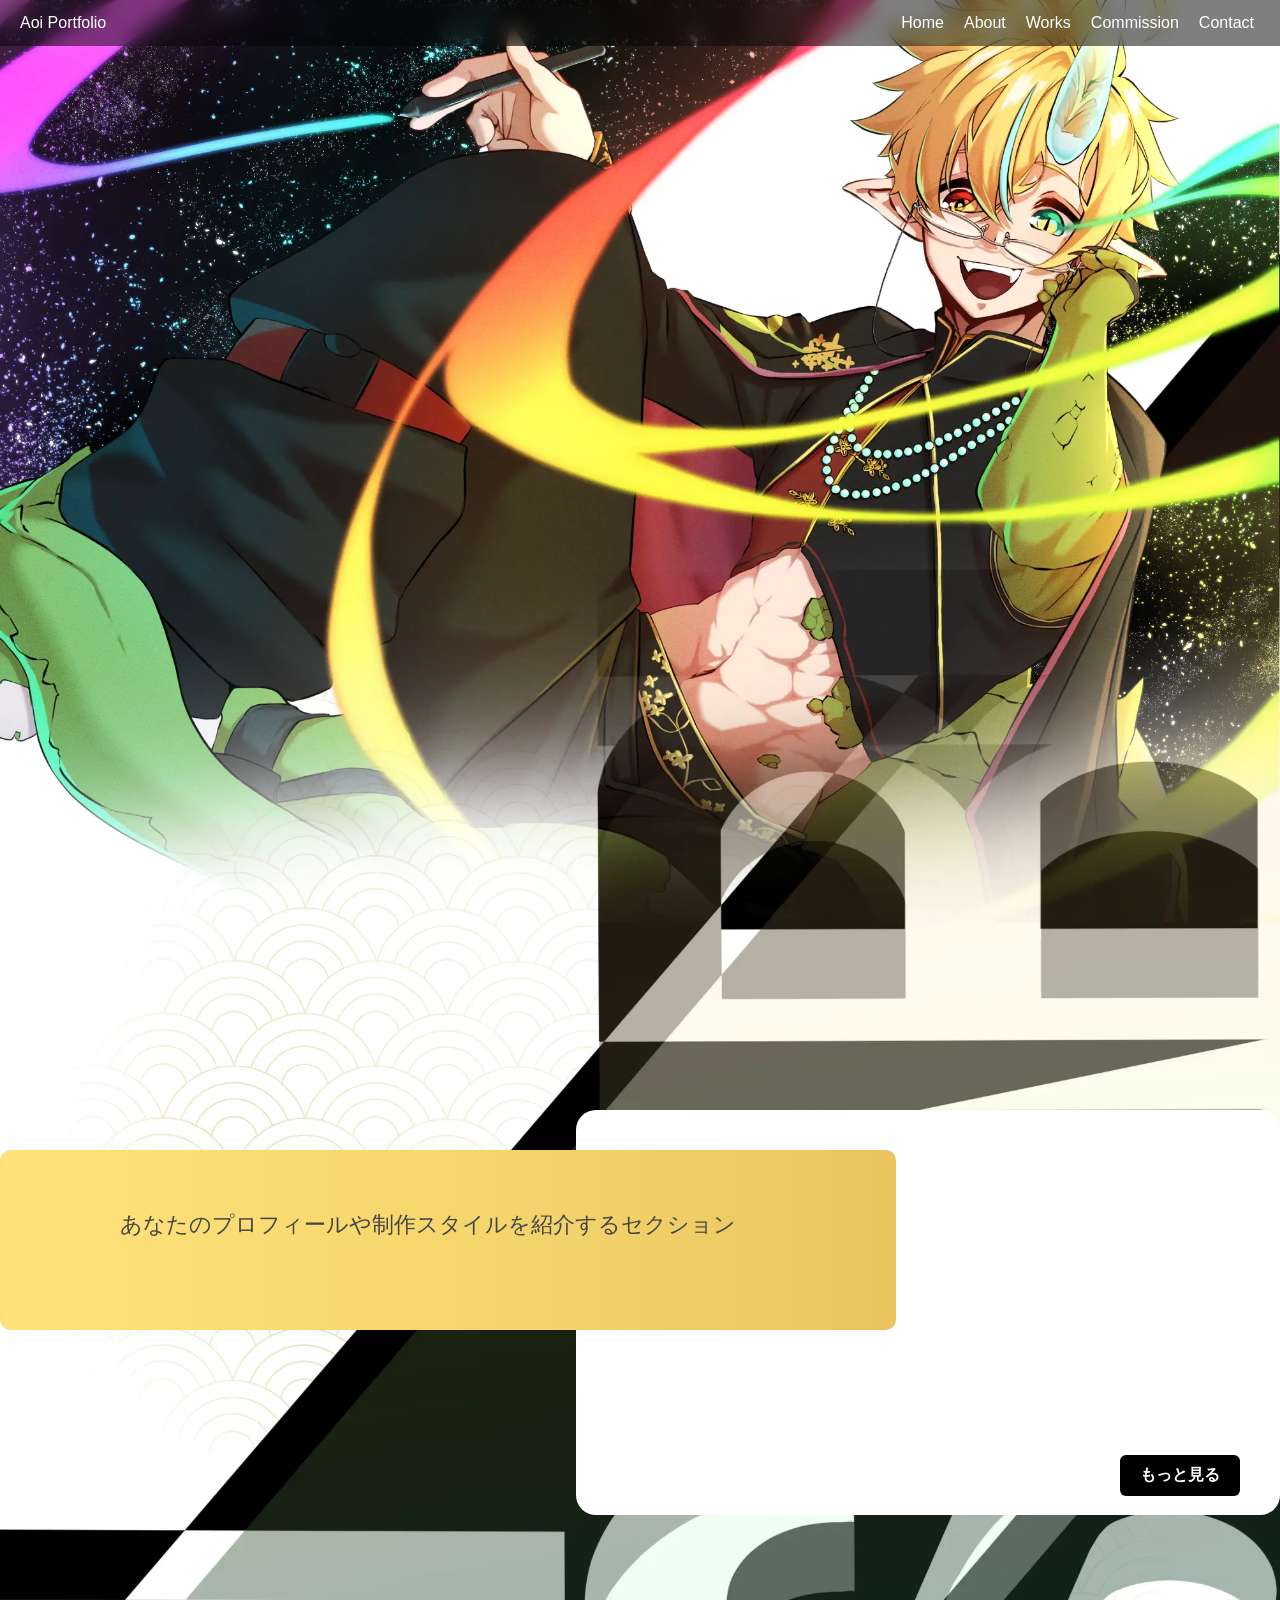
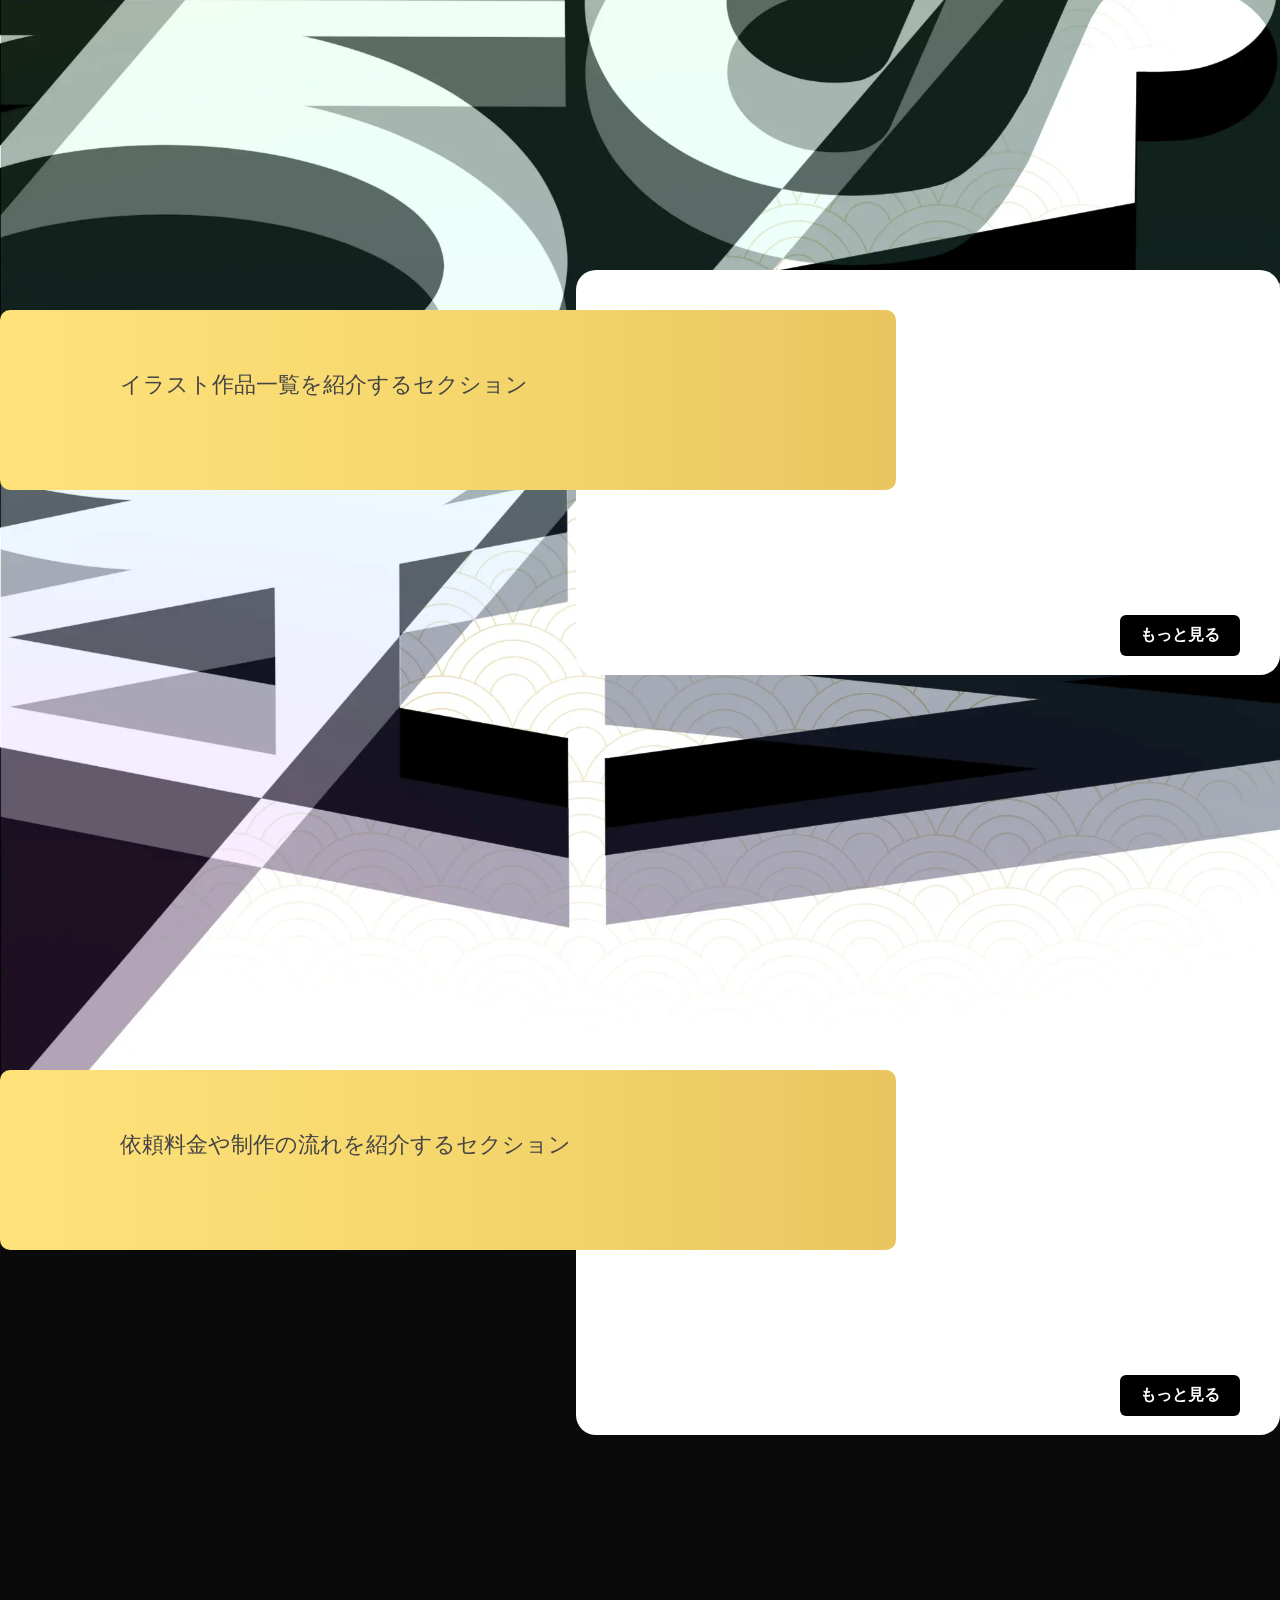
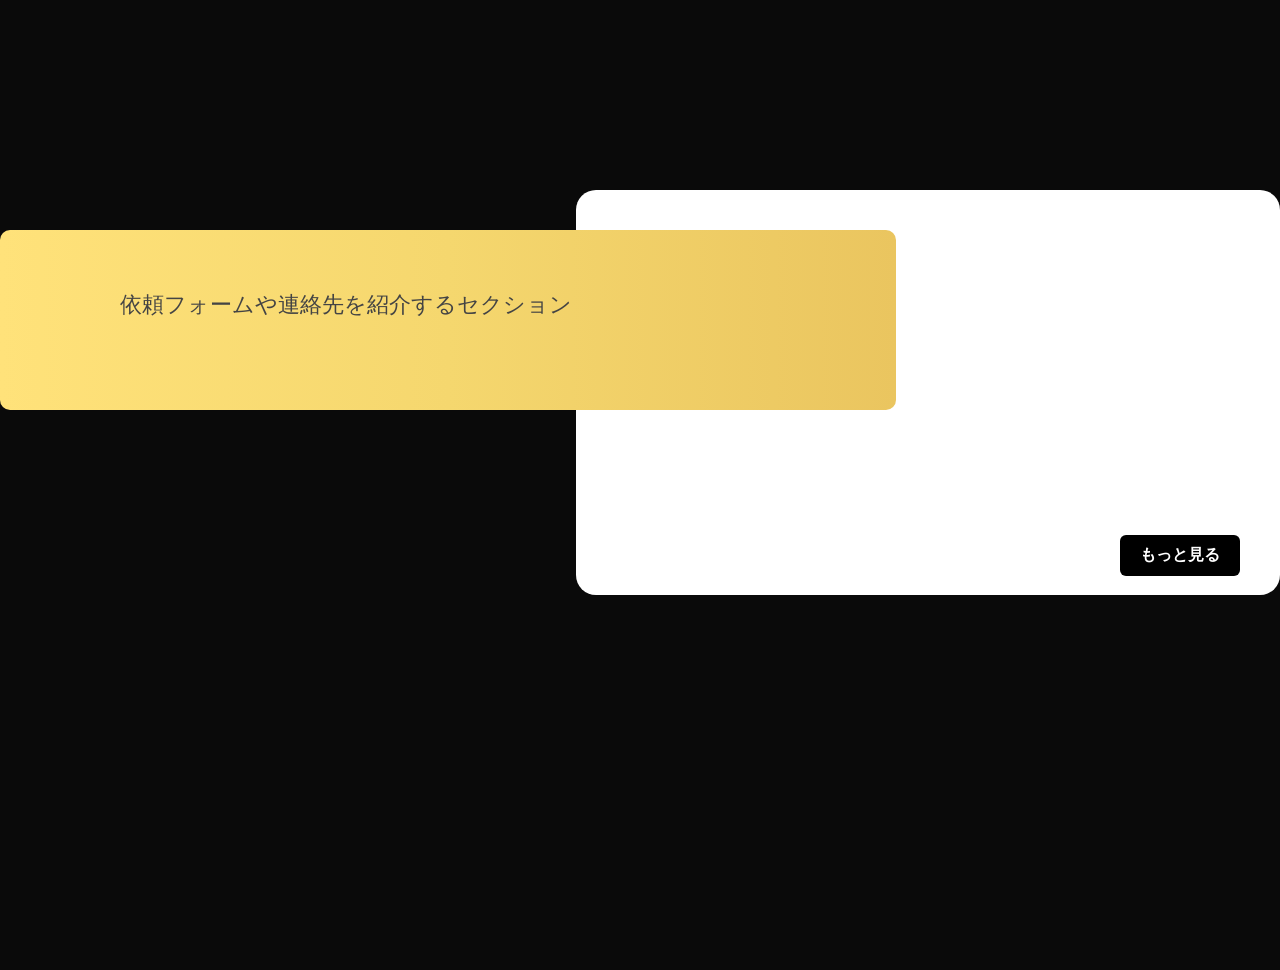
==== index.html @ ee7a2413 "Update index.html" ====
<!DOCTYPE html>
<html lang="ja">
<head>
<meta charset="UTF-8">
<title>Aoi Portfolio - Home</title>
<meta name="viewport" content="width=device-width, initial-scale=1.0">

<style>
    body {
        margin: 0;
        padding-top: 70px;
        background: #0a0a0a url('img/イラスト25.webp') top center / 100% auto no-repeat;
        color: white;
        font-family: "Noto Sans JP", sans-serif;
        overflow-x: hidden;
    }

    header {
        position: fixed;
        top: 0;
        width: 100%;
        padding: 10px 20px;
        display: flex;
        justify-content: space-between;
        align-items: center;
        background: rgba(0,0,0,0.5);
        backdrop-filter: blur(10px);
        z-index: 1000;
        box-sizing: border-box;
    }

    nav {
        display: flex;
        gap: 8px;
        flex-wrap: wrap;
    }

    nav a {
        color: white;
        text-decoration: none;
        font-size: 16px;
        padding: 4px 6px;
        transition: 0.3s;
    }

    nav a:hover {
        color: black;
        background: white;
        border-radius: 4px;
    }

    .hero {
        height: 40vh;
    }

    section {
        min-height: 100vh;
        padding: 900px 80px 60px;
        box-sizing: border-box;
        position: relative;
        transform: translateY(500px);
    }

    /* 白帯 */
    .image-backdrop {
        position: absolute;
        right: 0;
        top: 180px;
        width: 55%;
        height: 45vh;
        background: white;
        border-radius: 20px;
        z-index: -1;
    }

    /* 黄色帯 */
    .big-title-box {
        position: absolute;
        left: 0;
        top: 220px;
        width: 70%;
        height: 180px;
        background: linear-gradient(90deg, #ffe27a, #f5d76e, #eac55f);
        border-radius: 10px;
        z-index: 1;
    }

    .section-number {
        position: absolute;
        left: 20px;
        top: 240px;
        font-size: 60px;
        font-weight: 800;
        color: #444;
        opacity: 0;
        transform: translateY(40px);
        transition: 1s ease;
        z-index: 2;
    }

    .big-title {
        position: absolute;
        left: 20px;
        top: 292px;
        font-size: 120px;
        font-weight: 900;
        color: #444;
        opacity: 0;
        transform: translateY(40px);
        transition: 1s ease;
        line-height: 0.9;
        letter-spacing: -2px;
        z-index: 2;
    }

    /* タイトル横の説明文（新設） */
    .title-text {
        position: absolute;
        left: 120px;
        top: 280px;
        font-size: 22px;
        font-weight: 400;
        color: #444;
        z-index: 3;
    }

    /* 白帯右下のもっと見るボタン（説明文は削除済み） */
    .info-box {
        position: absolute;
        right: 40px;
        top: calc(180px + 45vh - 60px);
        display: flex;
        align-items: end;
        gap: 20px;
        z-index: 4;
    }

    .more-btn {
        position: static;
        background: black;
        color: white;
        padding: 10px 20px;
        border-radius: 6px;
        text-decoration: none;
        font-weight: bold;
        transition: 0.2s ease;
    }

    .more-btn:hover {
        background: linear-gradient(90deg, #ffe27a, #f5d76e, #eac55f);
        color: black;
        transform: scale(1.05);
    }

    .show-title { opacity: 1; transform: translateY(0); }

    /* イラスト196 */
    .crop-img {
        position: absolute;
        right: 80px;
        width: 55%;
        height: 60vh;
        top: calc(180px + 45vh - 60vh);
        object-fit: cover;
        object-position: top;
        border-radius: 10px;
        opacity: 0;
        transform: translateX(50px);
        transition: 1s ease;
        z-index: 2;
    }

    /* WORKS の画像 */
    .normal-img {
        position: absolute;
        right: 80px;
        top: 200px;
        width: 50%;
        height: auto;
        max-height: 38vh;
        object-fit: contain;
        border-radius: 10px;
        opacity: 0;
        transform: translateX(50px);
        transition: 1s ease;
        z-index: 2;
    }

    .show-img { opacity: 1; transform: translateX(0); }

    /* セクション間の距離 */
    section + section {
        margin-top: -200px;
    }

</style>
</head>

<body>

<header>
    <div>Aoi Portfolio</div>
    <nav>
        <a href="index.html">Home</a>
        <a href="about.html">About</a>
        <a href="works.html">Works</a>
        <a href="commission.html">Commission</a>
        <a href="contact.html">Contact</a>
    </nav>
</header>

<div class="hero"></div>

<!-- 02 ABOUT -->
<section id="about">
    <div class="image-backdrop"></div>
    <div class="big-title-box"></div>

    <div class="section-number">02</div>
    <div class="big-title">ABOUT</div>

    <div class="title-text">あなたのプロフィールや制作スタイルを紹介するセクション</div>

    <img class="crop-img" src="img/イラスト196.webp" alt="">

    <div class="info-box">
        <a class="more-btn" href="about.html">もっと見る</a>
    </div>
</section>

<!-- 03 WORKS -->
<section id="works">
    <div class="image-backdrop"></div>
    <div class="big-title-box"></div>

    <div class="section-number">03</div>
    <div class="big-title">WORKS</div>

    <div class="title-text">イラスト作品一覧を紹介するセクション</div>

    <img class="normal-img" src="img/イラスト14.webp" alt="">

    <div class="info-box">
        <a class="more-btn" href="works.html">もっと見る</a>
    </div>
</section>

<!-- 04 COMMISSION -->
<section id="commission">
    <div class="image-backdrop"></div>
    <div class="big-title-box"></div>

    <div class="section-number">04</div>
    <div class="big-title">COMMISSION</div>

    <div class="title-text">依頼料金や制作の流れを紹介するセクション</div>

    <div class="info-box">
        <a class="more-btn" href="commission.html">もっと見る</a>
    </div>
</section>

<!-- 05 CONTACT -->
<section id="contact">
    <div class="image-backdrop"></div>
    <div class="big-title-box"></div>

    <div class="section-number">05</div>
    <div class="big-title">CONTACT</div>

    <div class="title-text">依頼フォームや連絡先を紹介するセクション</div>

    <div class="info-box">
        <a class="more-btn" href="contact.html">もっと見る</a>
    </div>
</section>

<script>
    const sections = document.querySelectorAll("section");

    window.addEventListener("scroll", () => {
        sections.forEach(sec => {
            const rect = sec.getBoundingClientRect();

            if (rect.top < window.innerHeight && rect.bottom > 0) {
                sec.querySelector(".section-number").classList.add("show-title");
                sec.querySelector(".big-title").classList.add("show-title");

                const img = sec.querySelector("img");
                if (img) img.classList.add("show-img");
            }

            if (rect.top > window.innerHeight) {
                sec.querySelector(".section-number").classList.remove("show-title");
                sec.querySelector(".big-title").classList.remove("show-title");

                const img = sec.querySelector("img");
                if (img) img.classList.remove("show-img");
            }
        });
    });
</script>

</body>
</html>
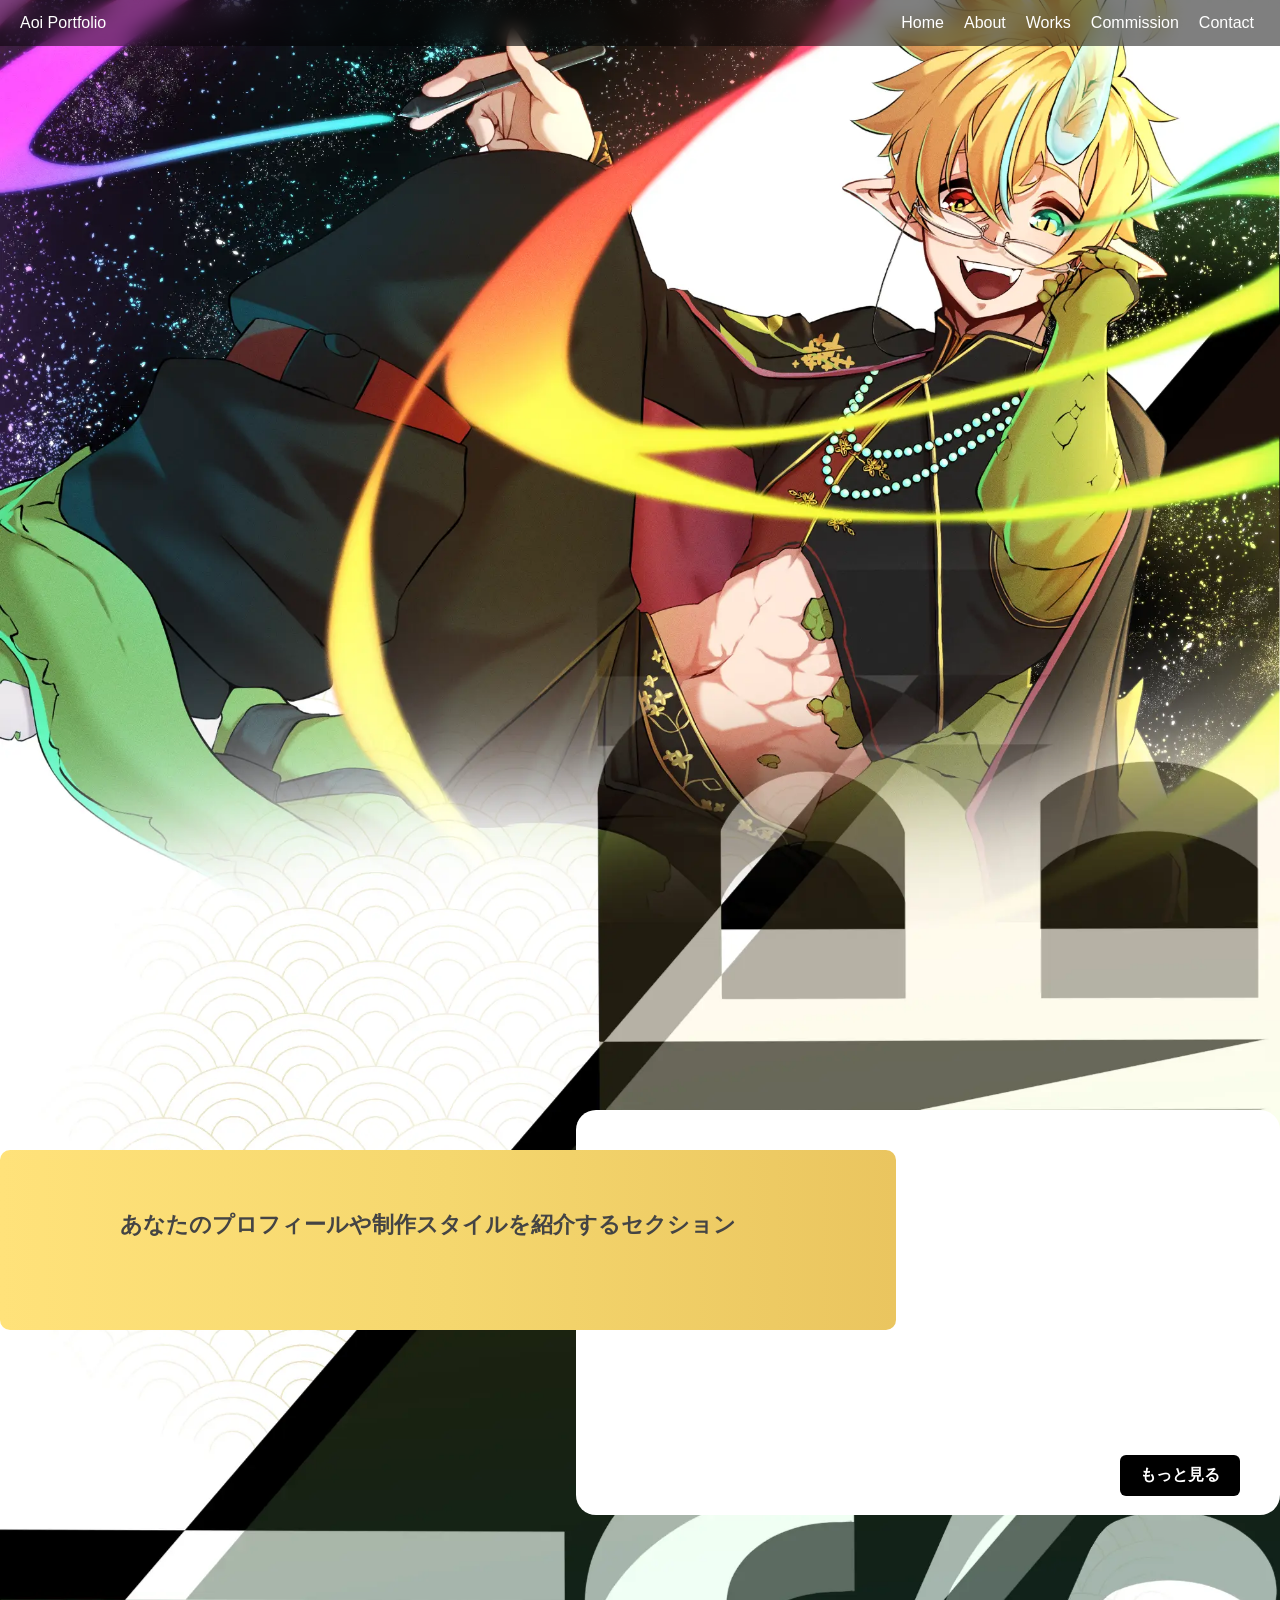
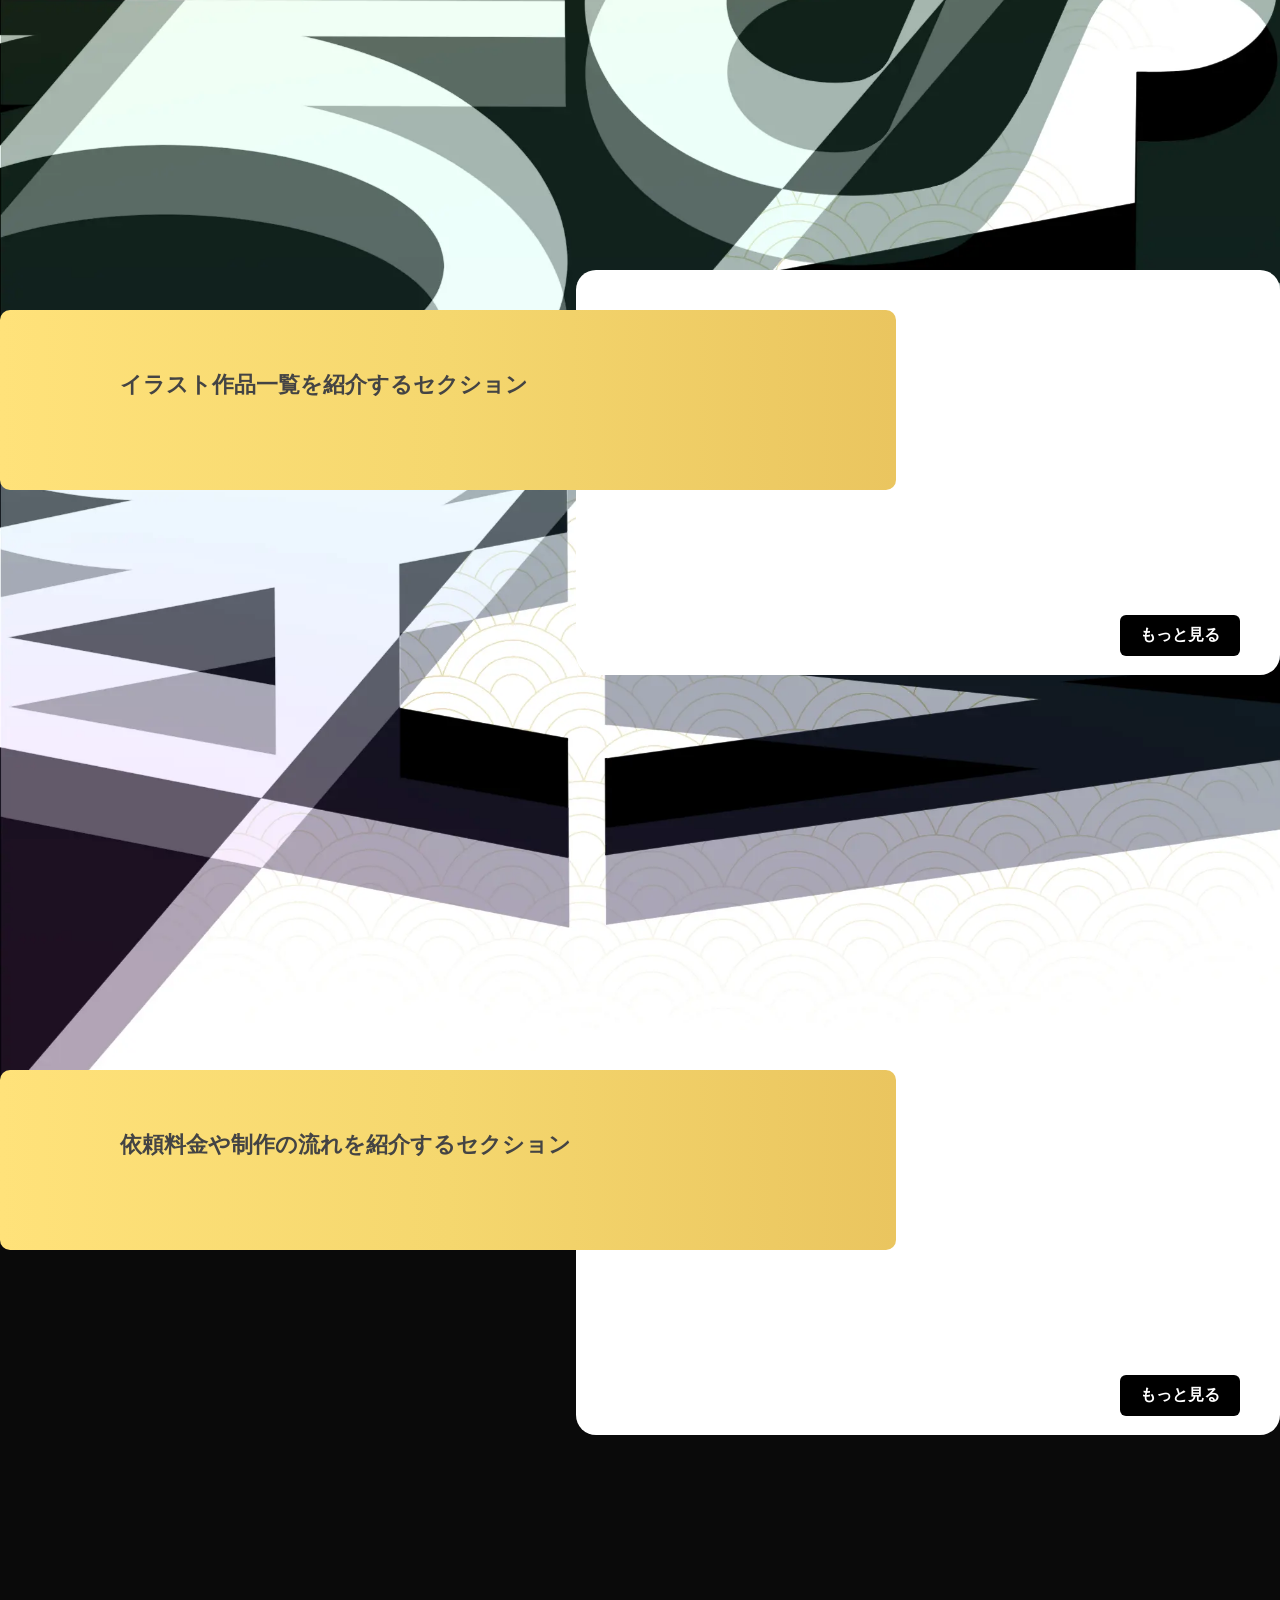
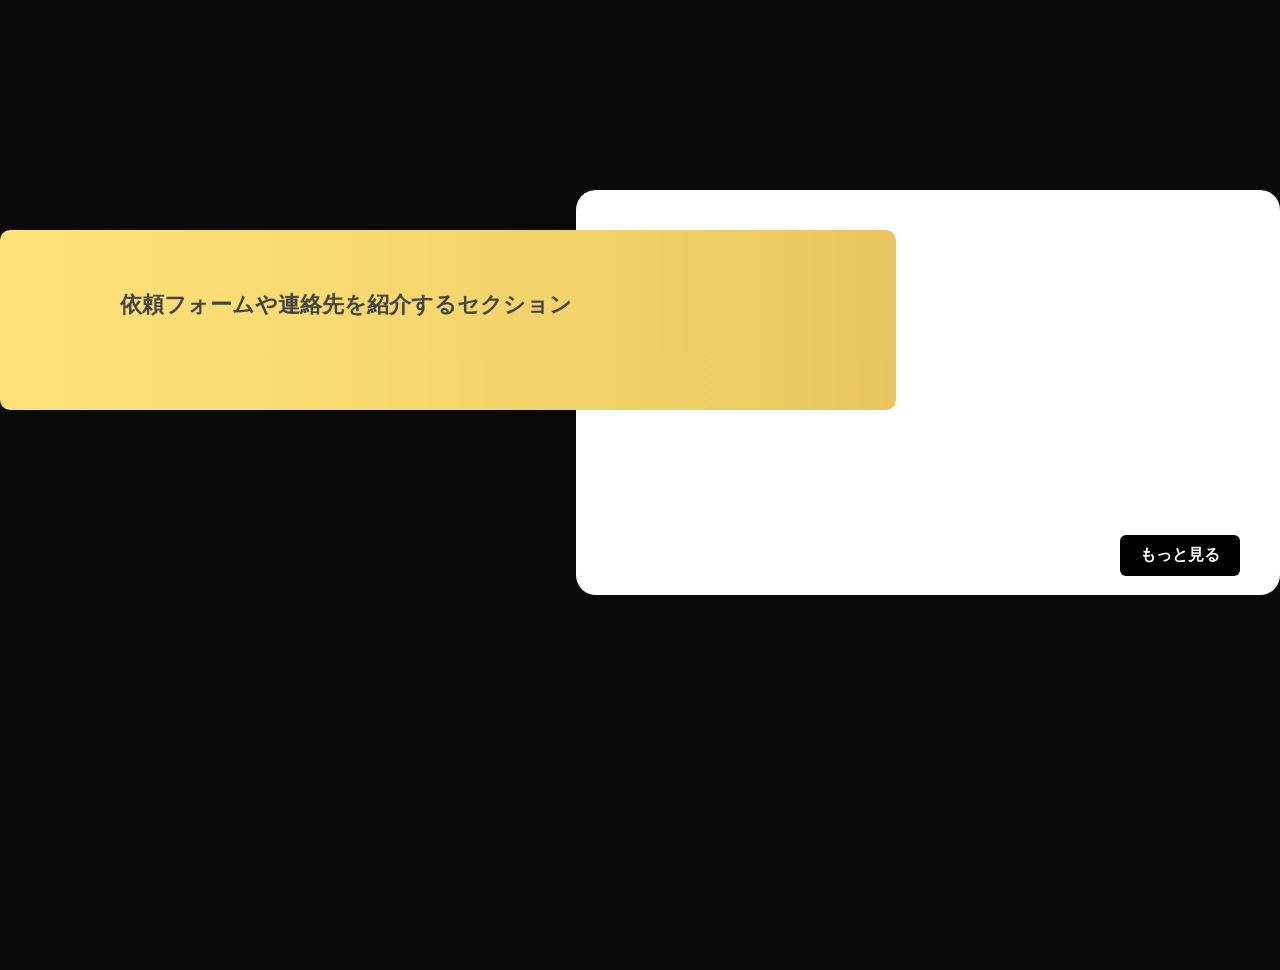
==== commit 25cd4cef: "Update index.html" ====
--- a/index.html
+++ b/index.html
@@ -119,7 +119,7 @@
         left: 120px;
         top: 280px;
         font-size: 22px;
-        font-weight: 400;
+        font-weight: 600;
         color: #444;
         z-index: 3;
     }
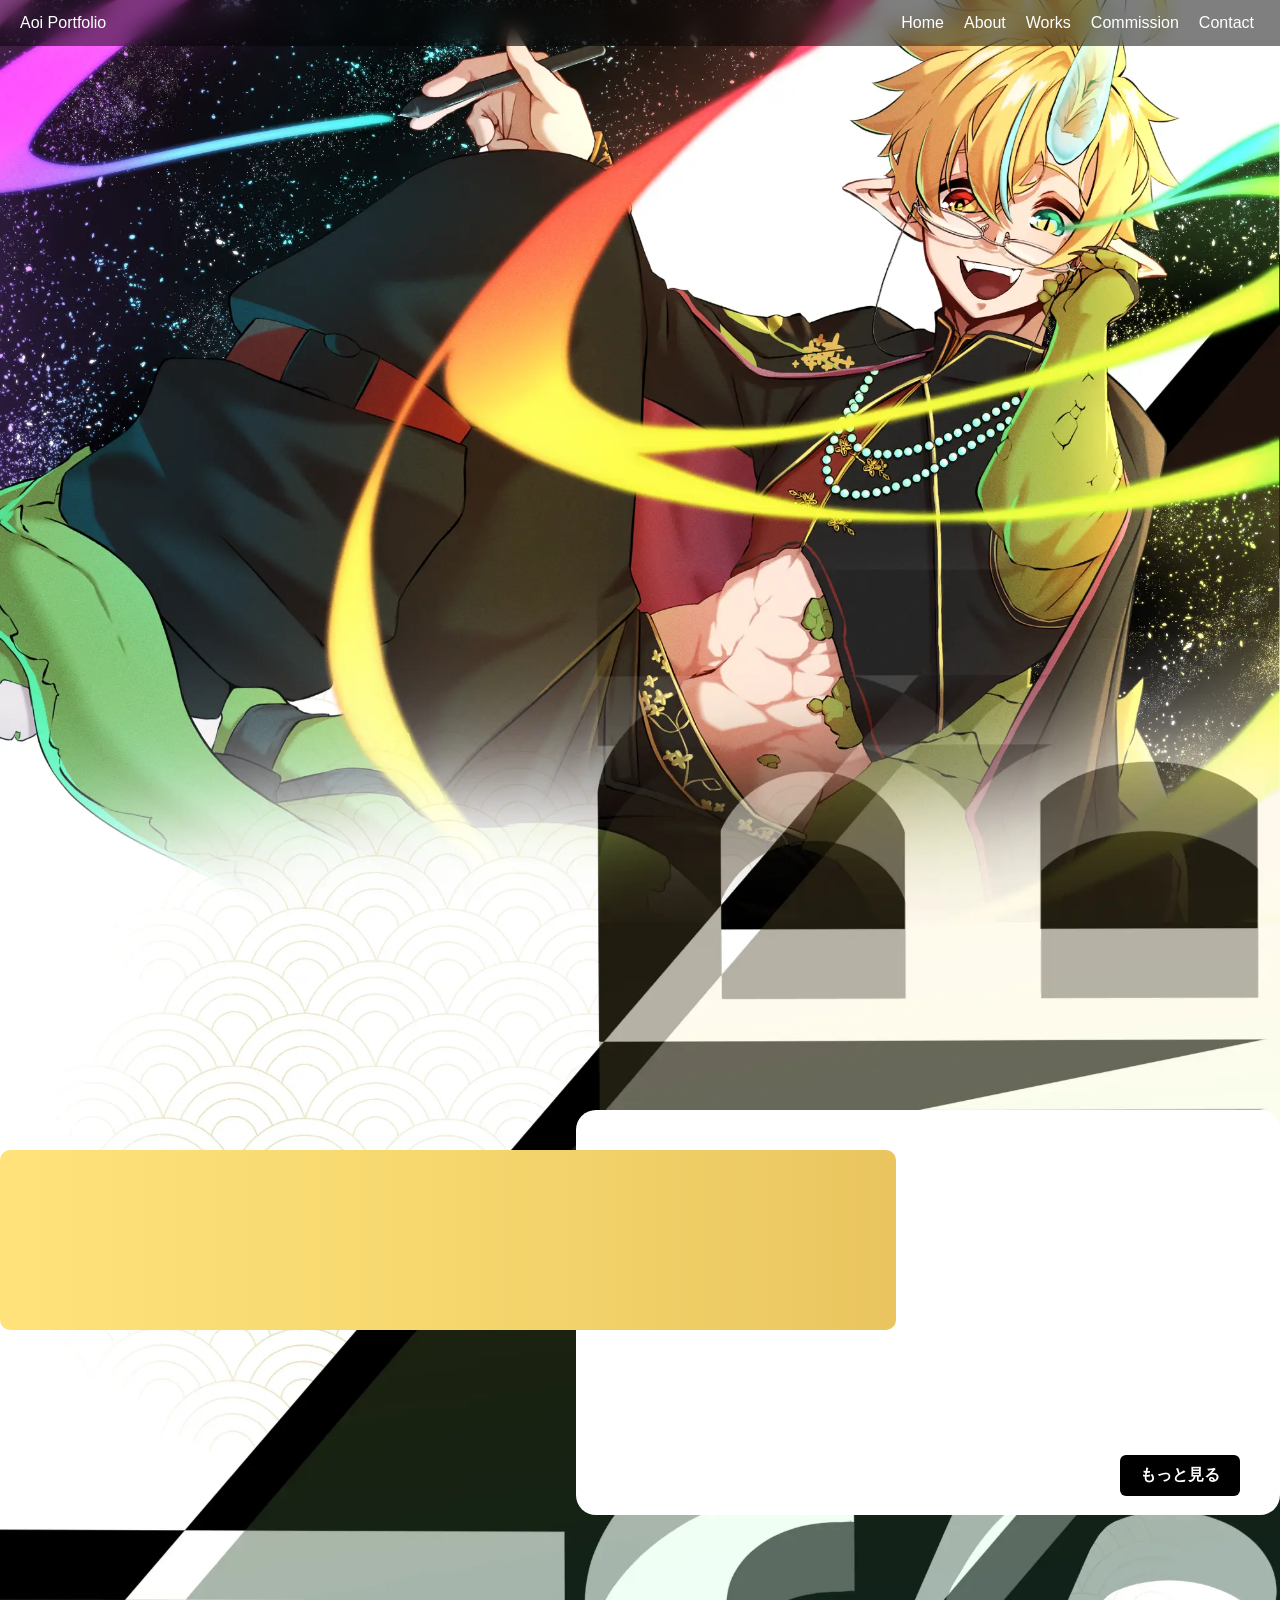
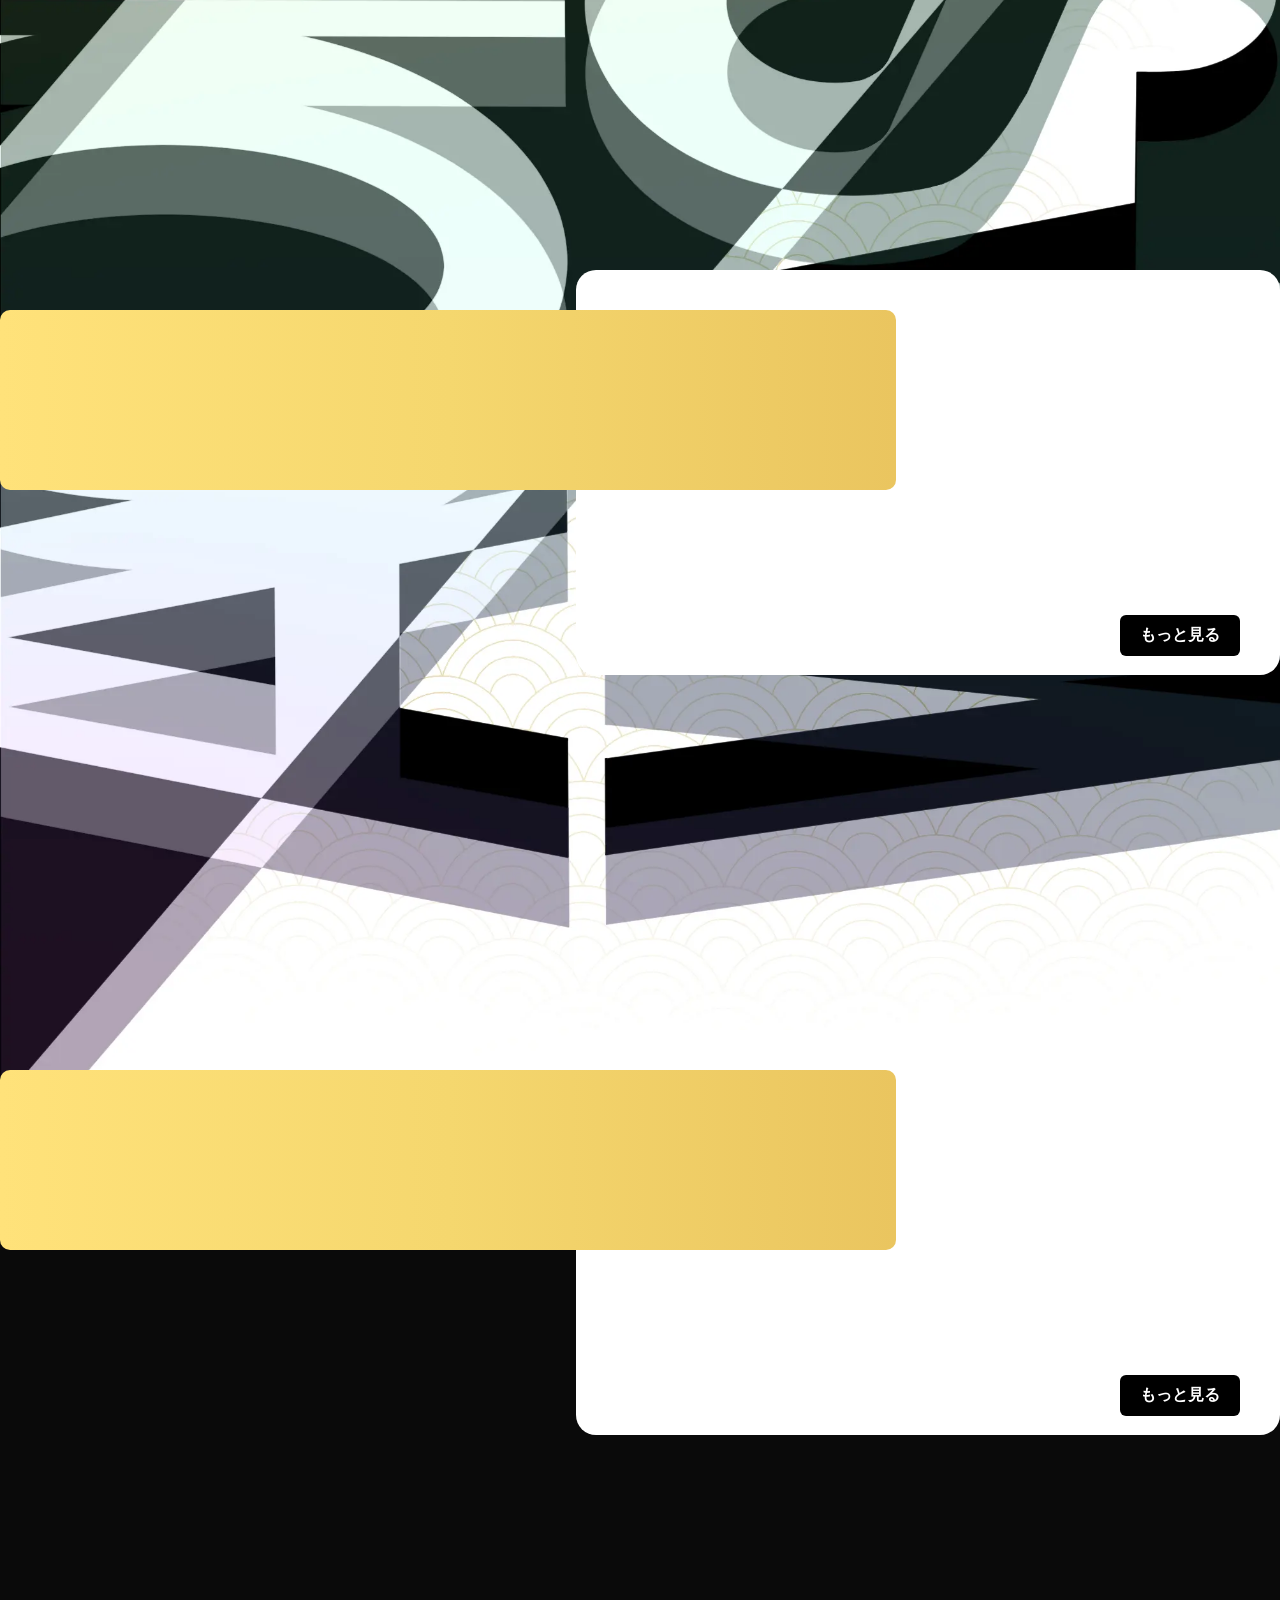
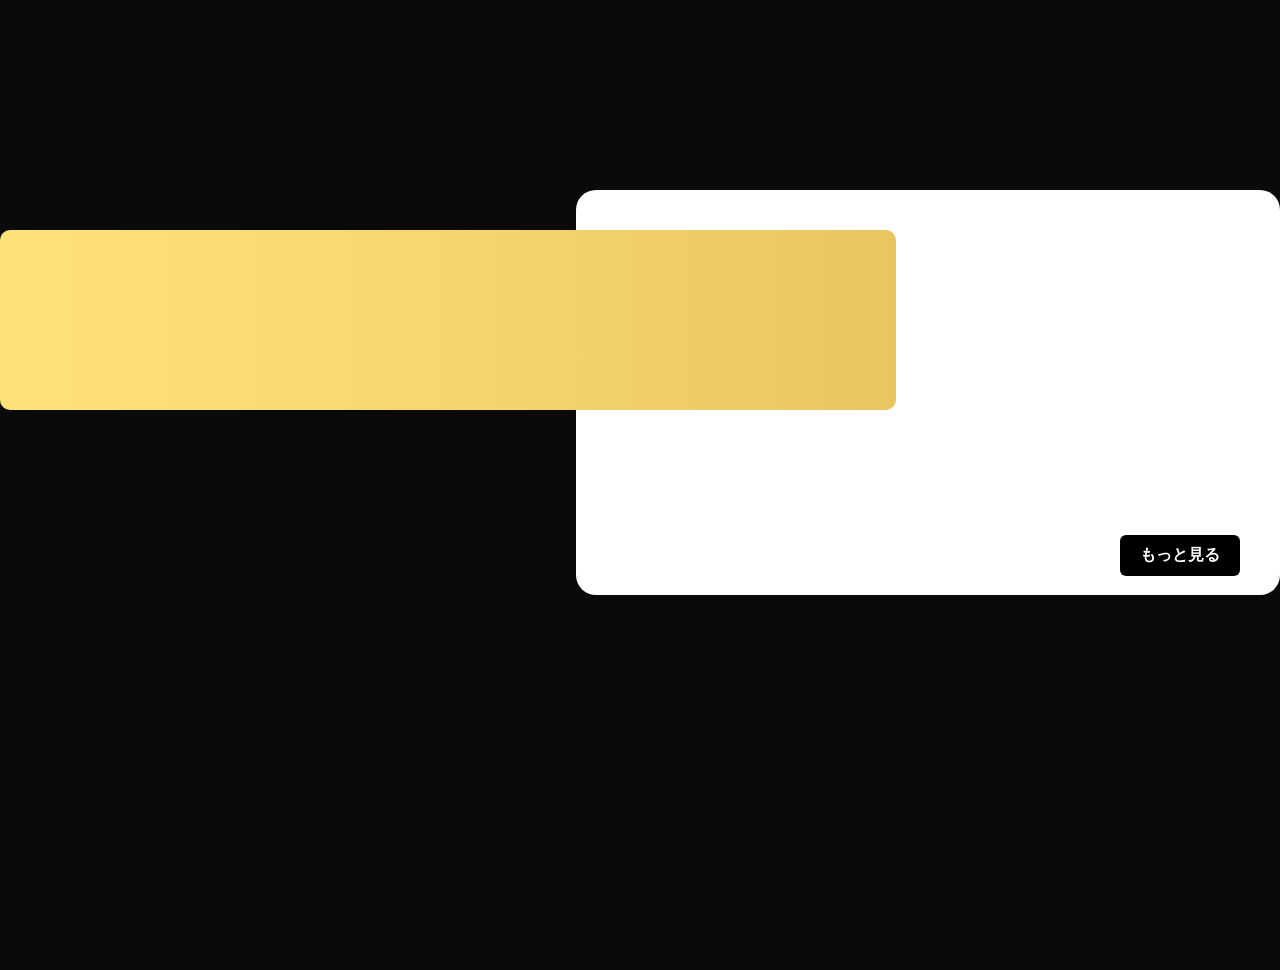
==== commit 594ee7eb: "Update index.html" ====
--- a/index.html
+++ b/index.html
@@ -113,7 +113,7 @@
         z-index: 2;
     }
 
-    /* タイトル横の説明文（新設） */
+    /* タイトル横の説明文（スライドイン対応済み） */
     .title-text {
         position: absolute;
         left: 120px;
@@ -122,9 +122,14 @@
         font-weight: 600;
         color: #444;
         z-index: 3;
-    }
-
-    /* 白帯右下のもっと見るボタン（説明文は削除済み） */
+
+        /* ★スライドイン初期状態 */
+        opacity: 0;
+        transform: translateY(40px);
+        transition: 1s ease;
+    }
+
+    /* 白帯右下のもっと見るボタン */
     .info-box {
         position: absolute;
         right: 40px;
@@ -288,6 +293,10 @@
 
                 const img = sec.querySelector("img");
                 if (img) img.classList.add("show-img");
+
+                /* ★説明文もスライドイン */
+                const txt = sec.querySelector(".title-text");
+                if (txt) txt.classList.add("show-title");
             }
 
             if (rect.top > window.innerHeight) {
@@ -296,6 +305,10 @@
 
                 const img = sec.querySelector("img");
                 if (img) img.classList.remove("show-img");
+
+                /* ★説明文もリセット */
+                const txt = sec.querySelector(".title-text");
+                if (txt) txt.classList.remove("show-title");
             }
         });
     });
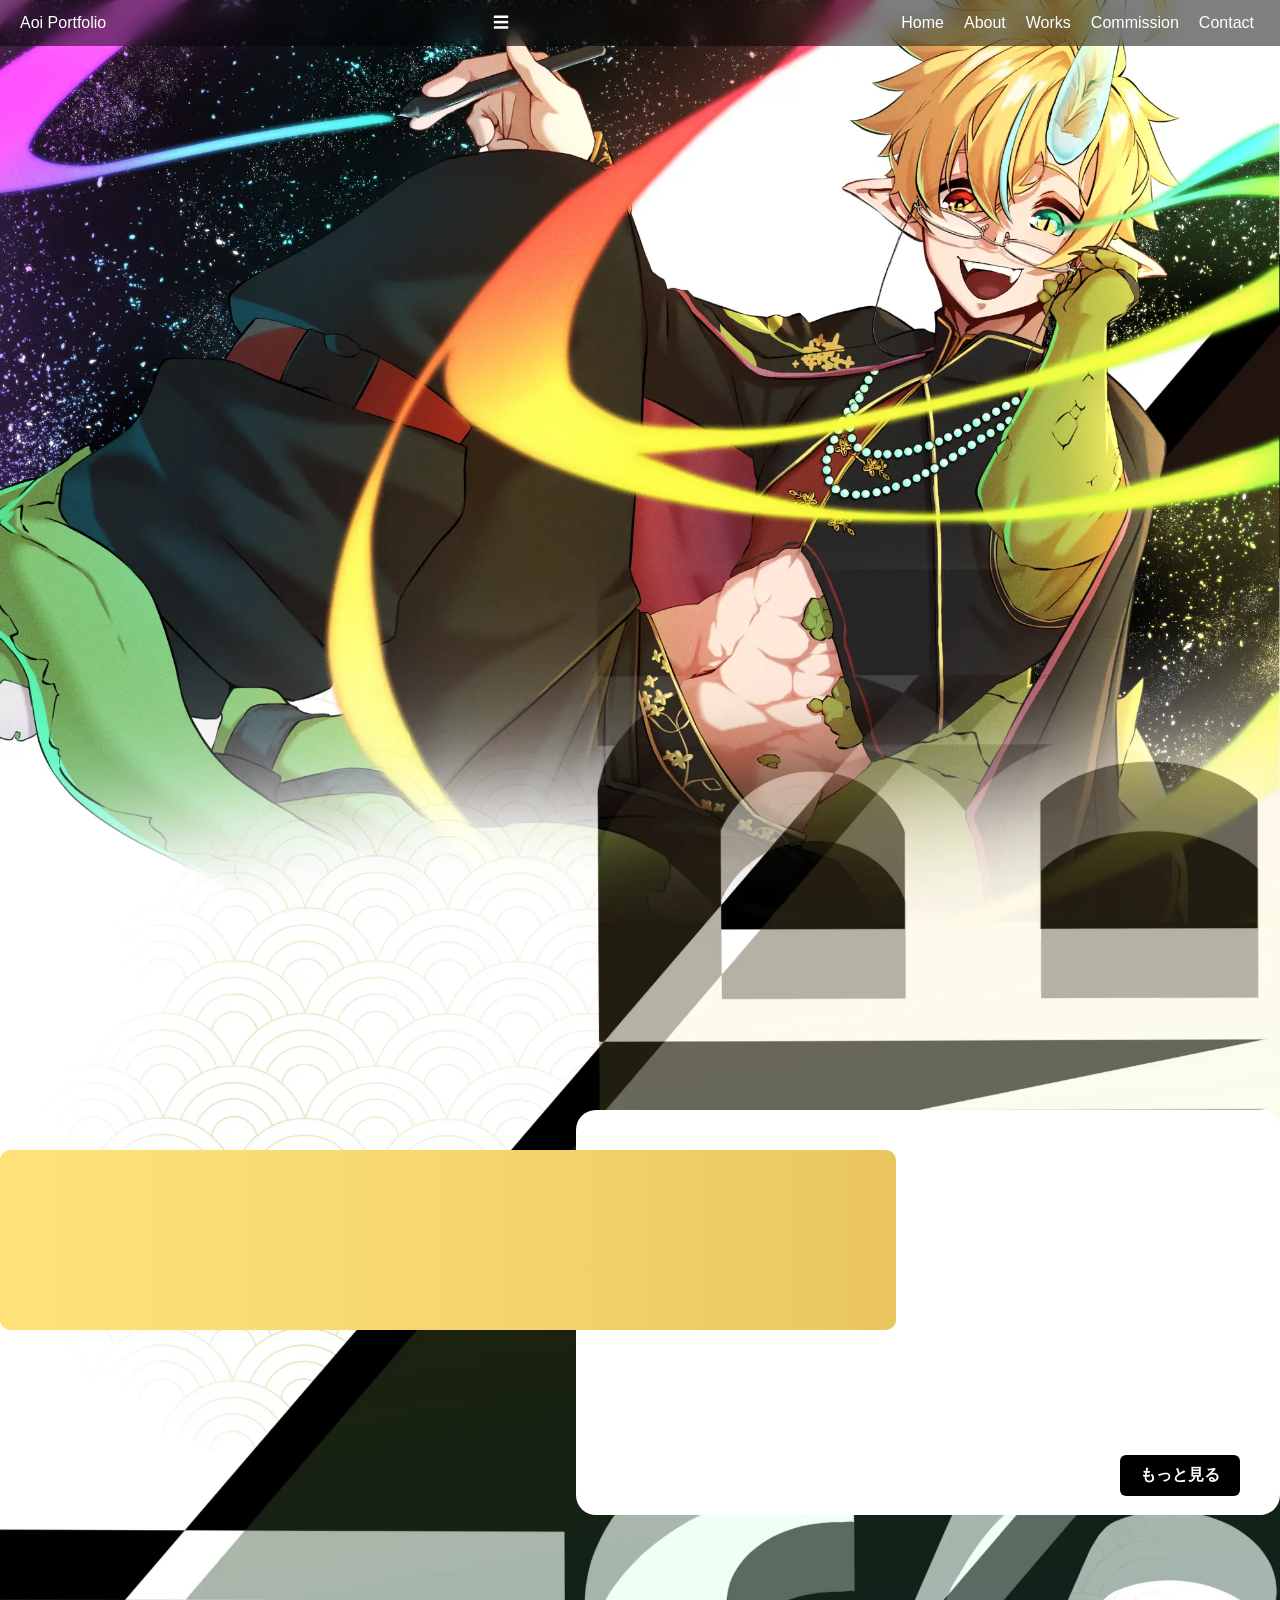
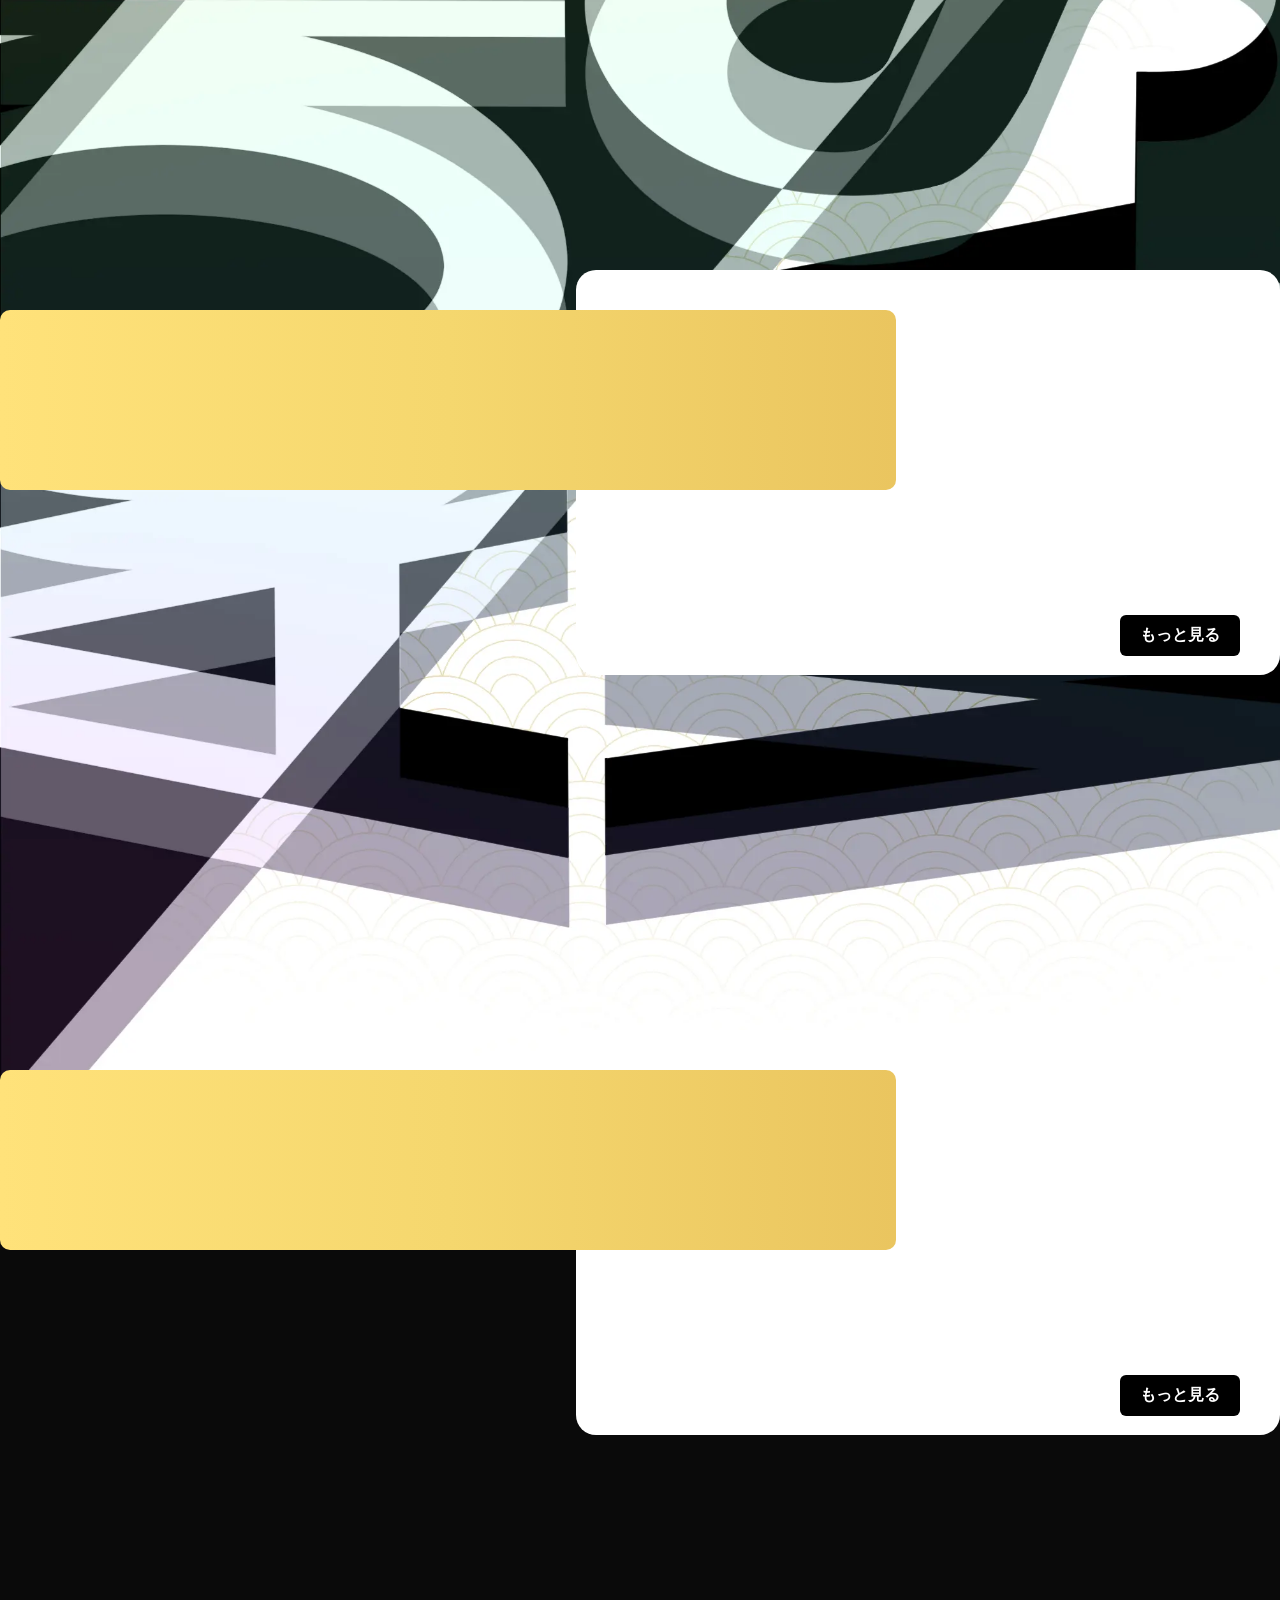
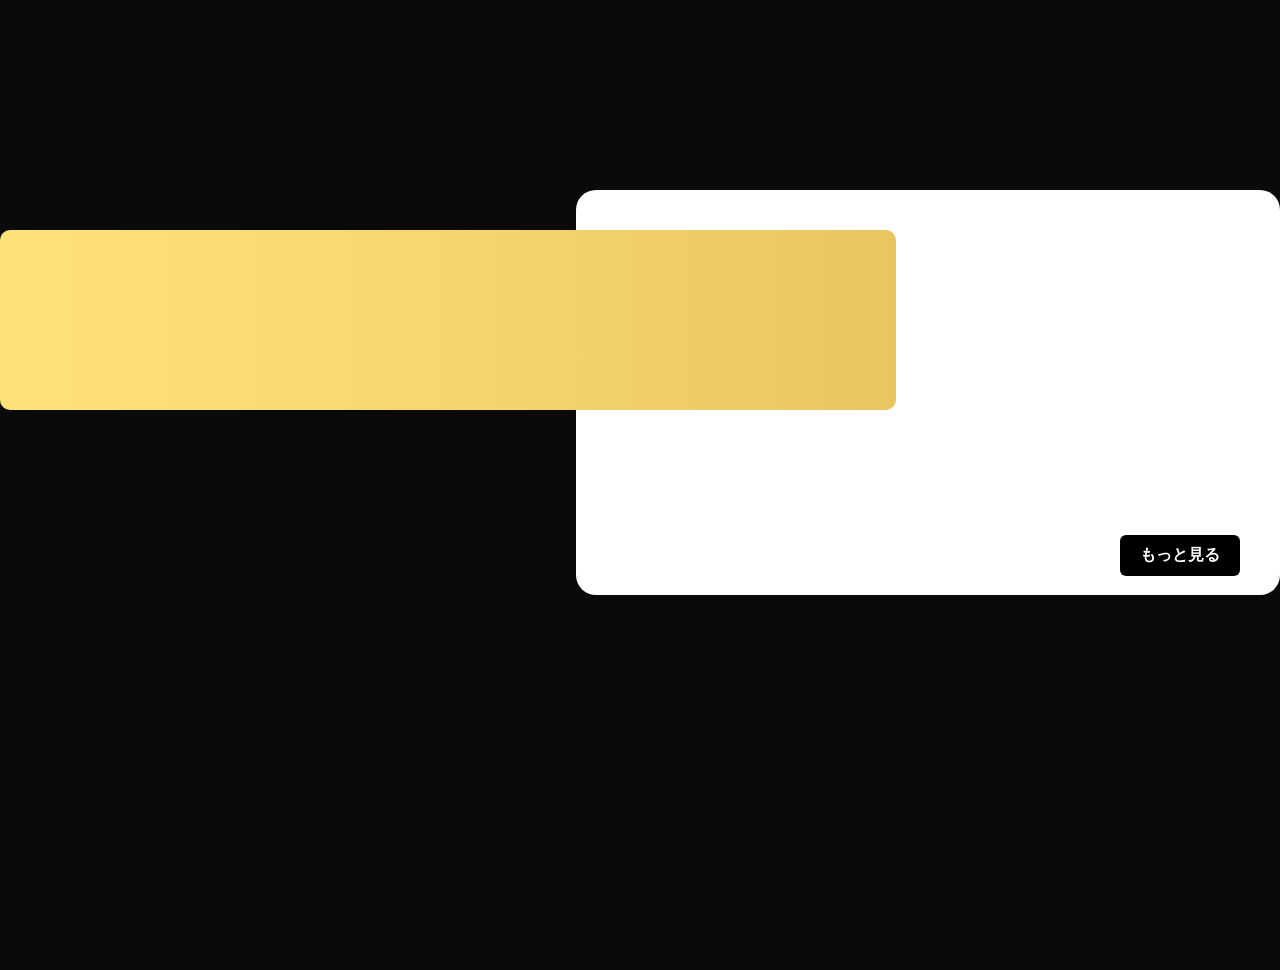
==== commit 9c66b976: "Update index.html" ====
--- a/index.html
+++ b/index.html
@@ -197,6 +197,105 @@
     section + section {
         margin-top: -200px;
     }
+/* ===== スマホ最適化 ===== */
+@media (max-width: 768px) {
+
+    body {
+        padding-top: 60px;
+        background-size: cover;
+        background-position: center top;
+    }
+
+    header {
+        padding: 8px 16px;
+    }
+
+    nav {
+        display: none; /* ハンバーガー開くまで非表示 */
+        flex-direction: column;
+        background: rgba(0,0,0,0.85);
+        position: absolute;
+        top: 60px;
+        right: 0;
+        width: 200px;
+        padding: 10px;
+        border-radius: 10px;
+    }
+
+    /* ハンバーガーボタン */
+    .menu-btn {
+        display: block;
+        font-size: 28px;
+        cursor: pointer;
+    }
+
+    /* セクション全体をスマホ用に縦レイアウトへ */
+    section {
+        min-height: auto;
+        padding: 120px 20px 80px;
+        transform: none;
+    }
+
+    .image-backdrop,
+    .big-title-box {
+        display: none; /* スマホでは白帯・黄色帯を非表示 */
+    }
+
+    .section-number {
+        position: static;
+        font-size: 32px;
+        margin-bottom: 10px;
+        opacity: 1 !important;
+        transform: none !important;
+    }
+
+    .big-title {
+        position: static;
+        font-size: 48px;
+        line-height: 1.1;
+        opacity: 1 !important;
+        transform: none !important;
+        margin-bottom: 20px;
+    }
+
+    .title-text {
+        position: static;
+        font-size: 16px;
+        opacity: 1 !important;
+        transform: none !important;
+        margin-bottom: 20px;
+    }
+
+    /* 画像をスマホ中央に */
+    .crop-img,
+    .normal-img {
+        position: static;
+        width: 100%;
+        height: auto;
+        max-height: none;
+        margin-top: 20px;
+        opacity: 1 !important;
+        transform: none !important;
+    }
+
+    /* もっと見るボタン */
+    .info-box {
+        position: static;
+        margin-top: 20px;
+        display: flex;
+        justify-content: flex-start;
+    }
+
+    .more-btn {
+        padding: 12px 24px;
+        font-size: 16px;
+    }
+
+    /* セクション間の距離調整 */
+    section + section {
+        margin-top: 80px;
+    }
+}
 
 </style>
 </head>
@@ -205,6 +304,7 @@
 
 <header>
     <div>Aoi Portfolio</div>
+    <div class="menu-btn">☰</div>
     <nav>
         <a href="index.html">Home</a>
         <a href="about.html">About</a>
@@ -312,6 +412,11 @@
             }
         });
     });
+    document.querySelector(".menu-btn").addEventListener("click", () => {
+    const nav = document.querySelector("nav");
+    nav.style.display = nav.style.display === "flex" ? "none" : "flex";
+});
+
 </script>
 
 </body>
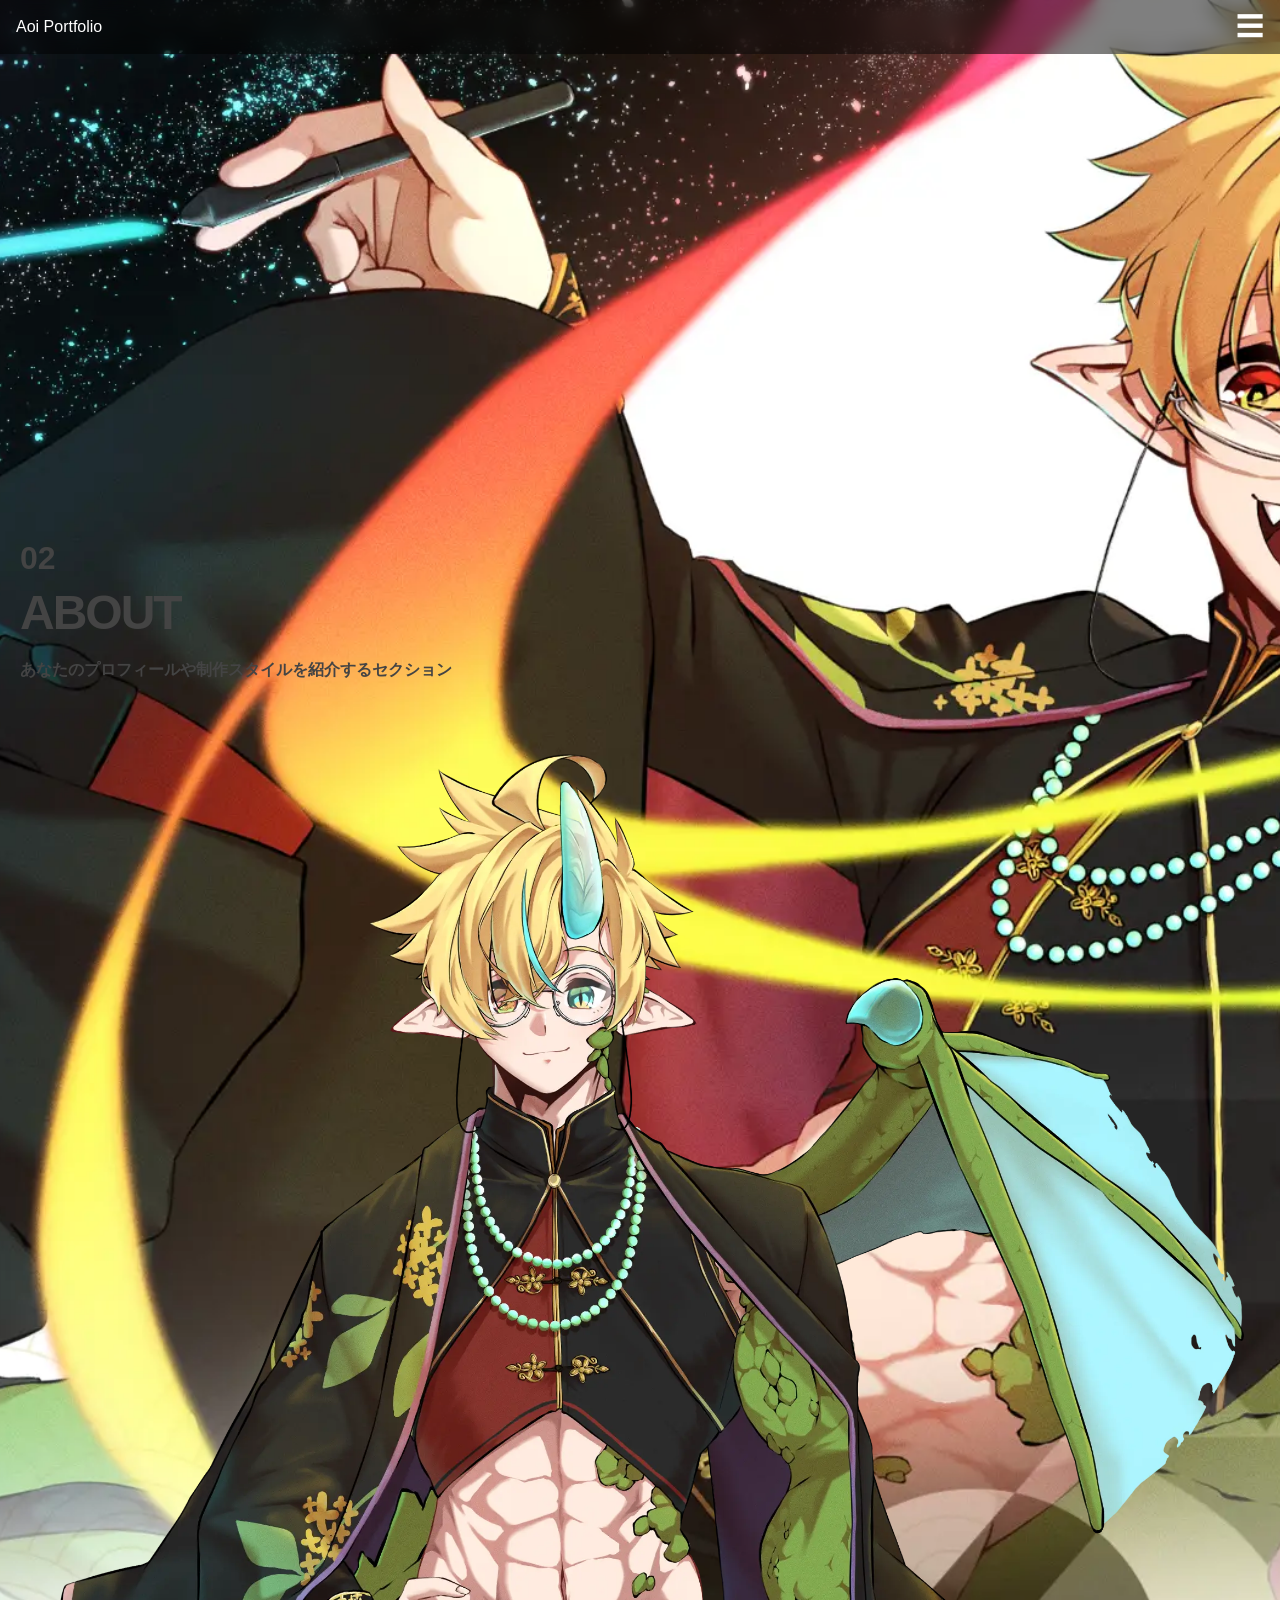
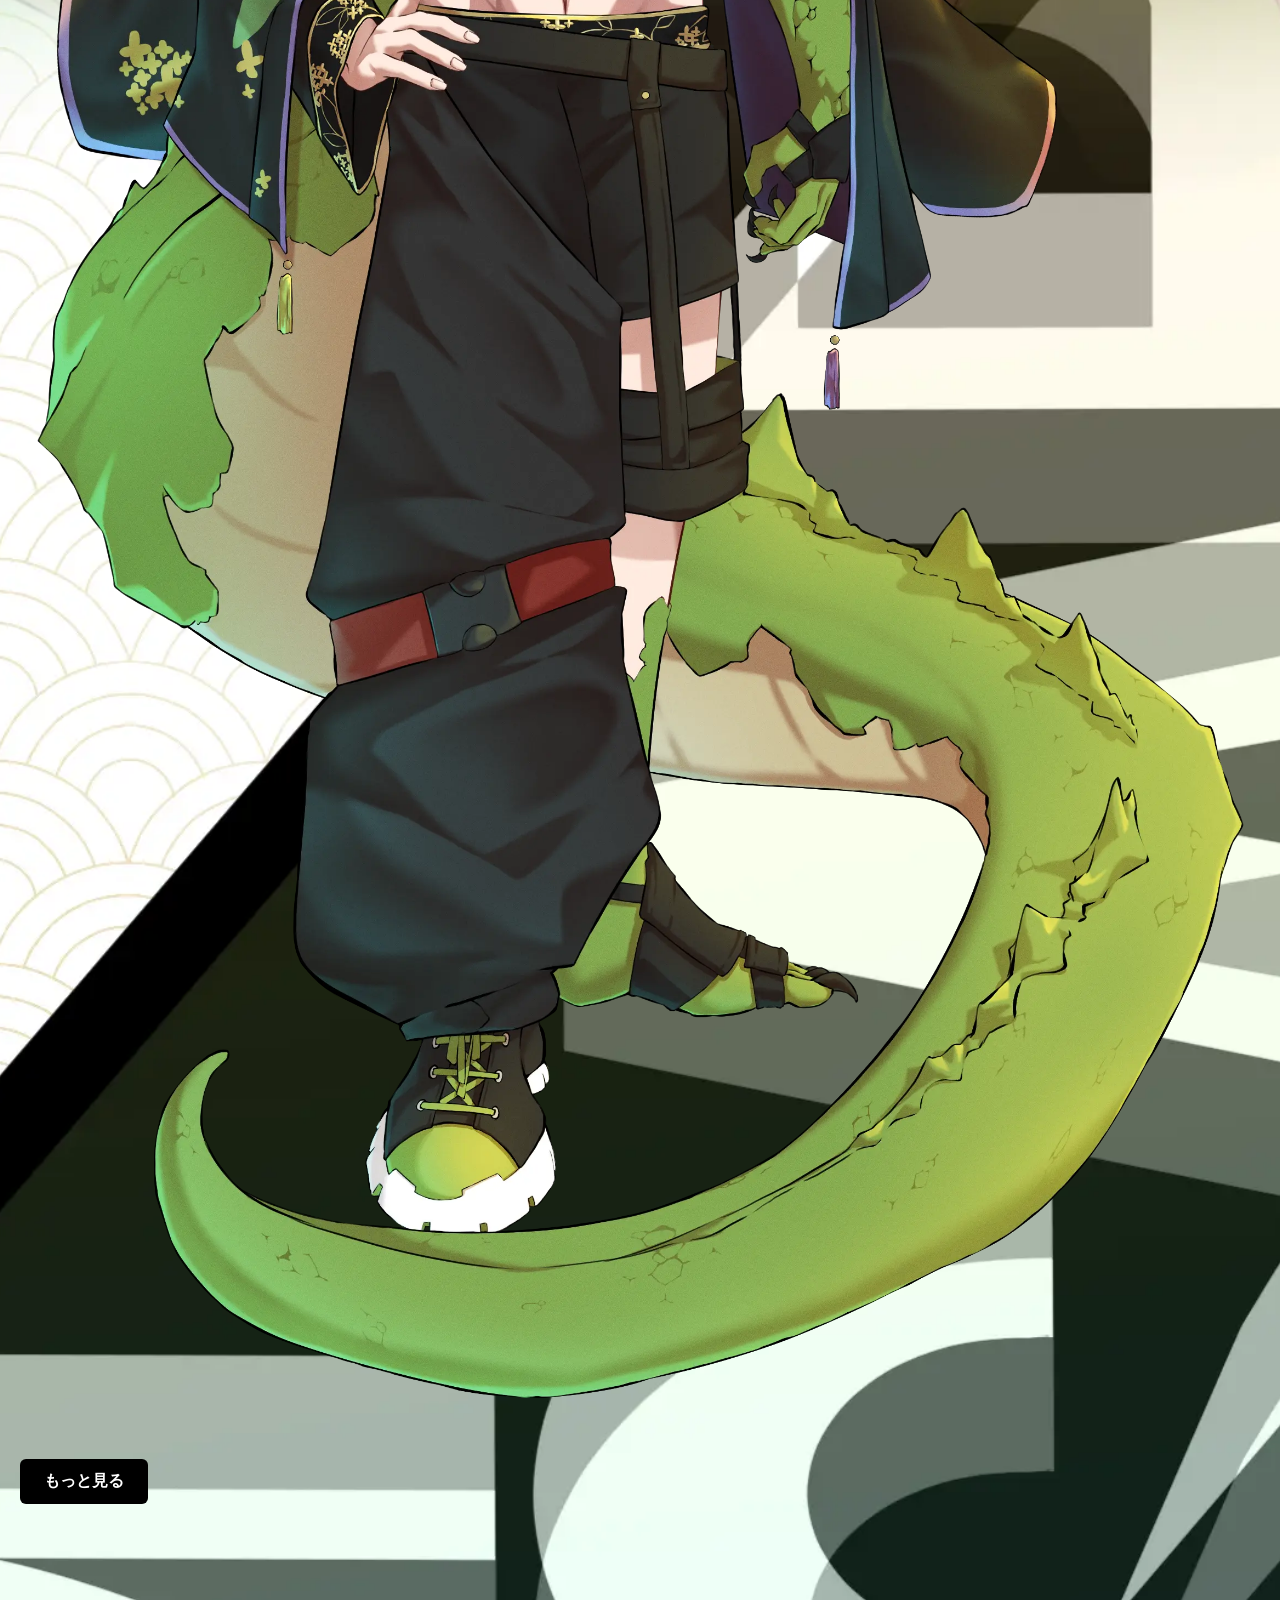
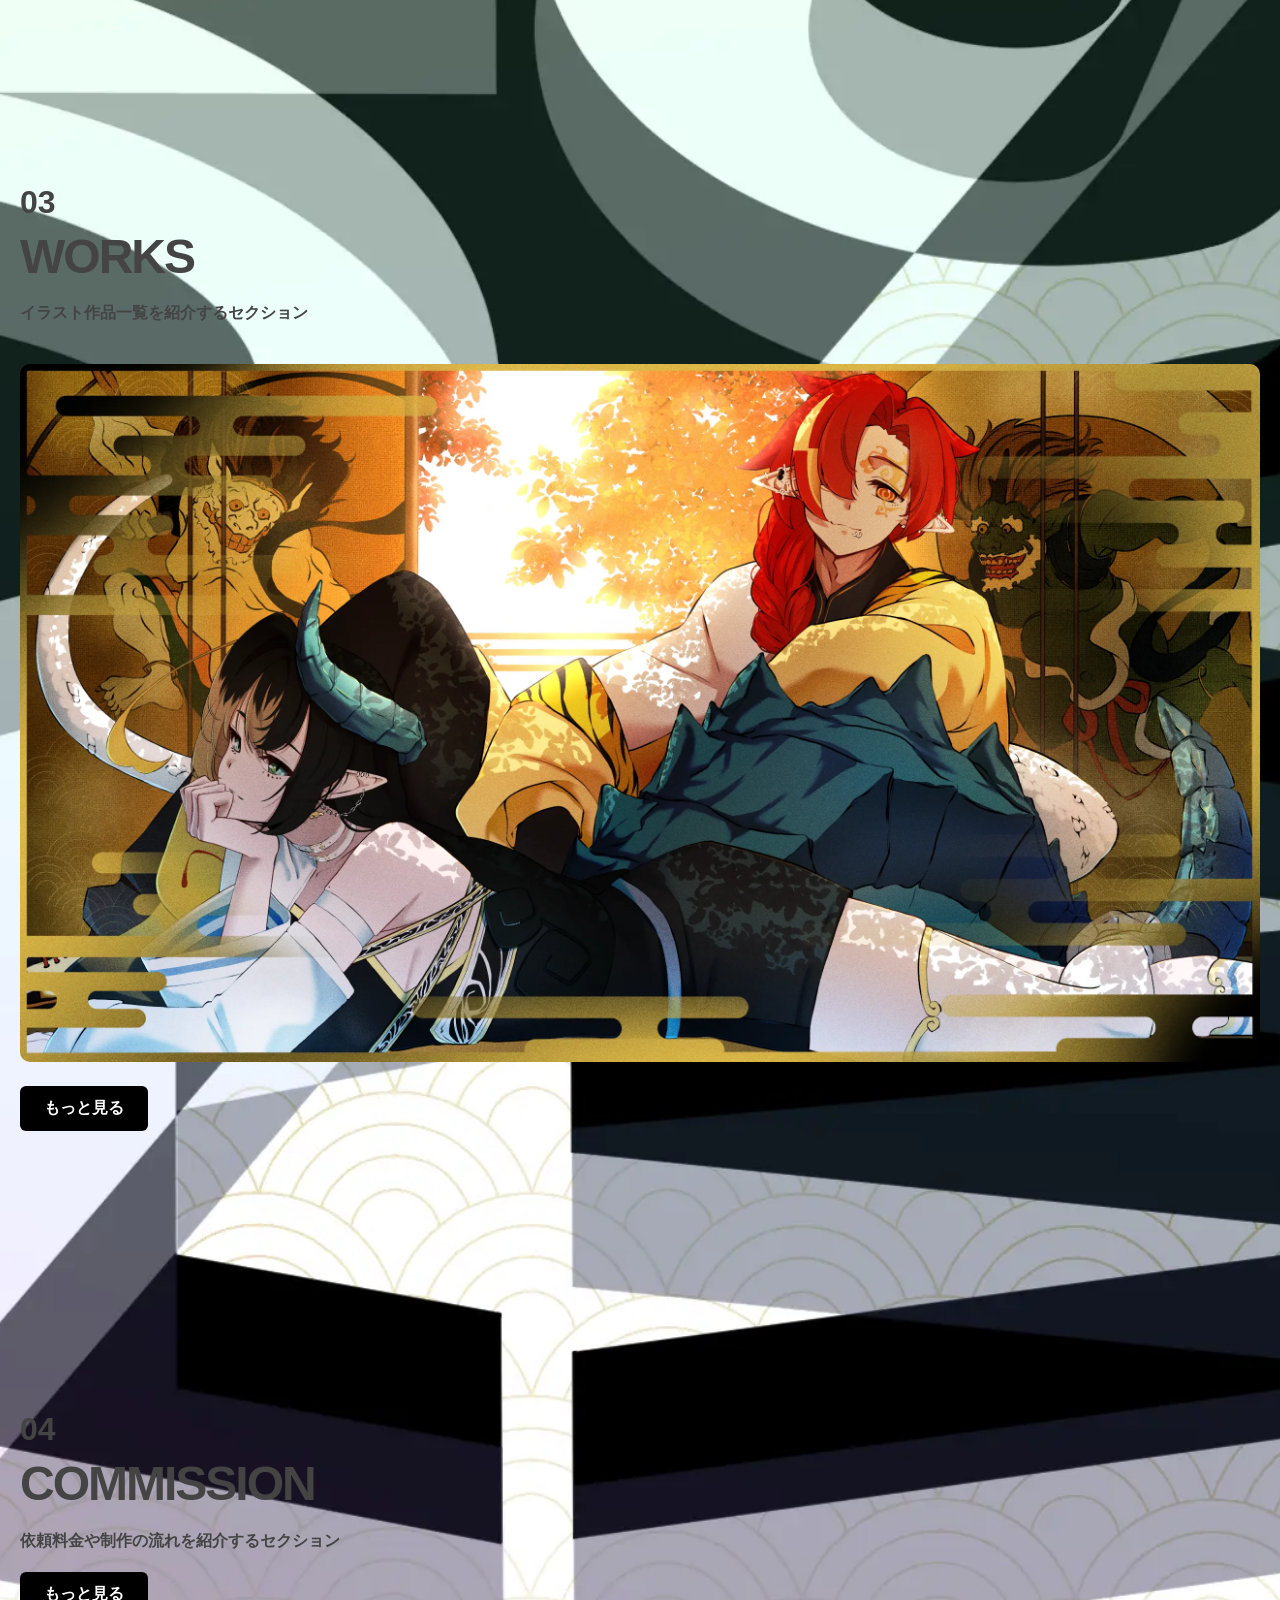
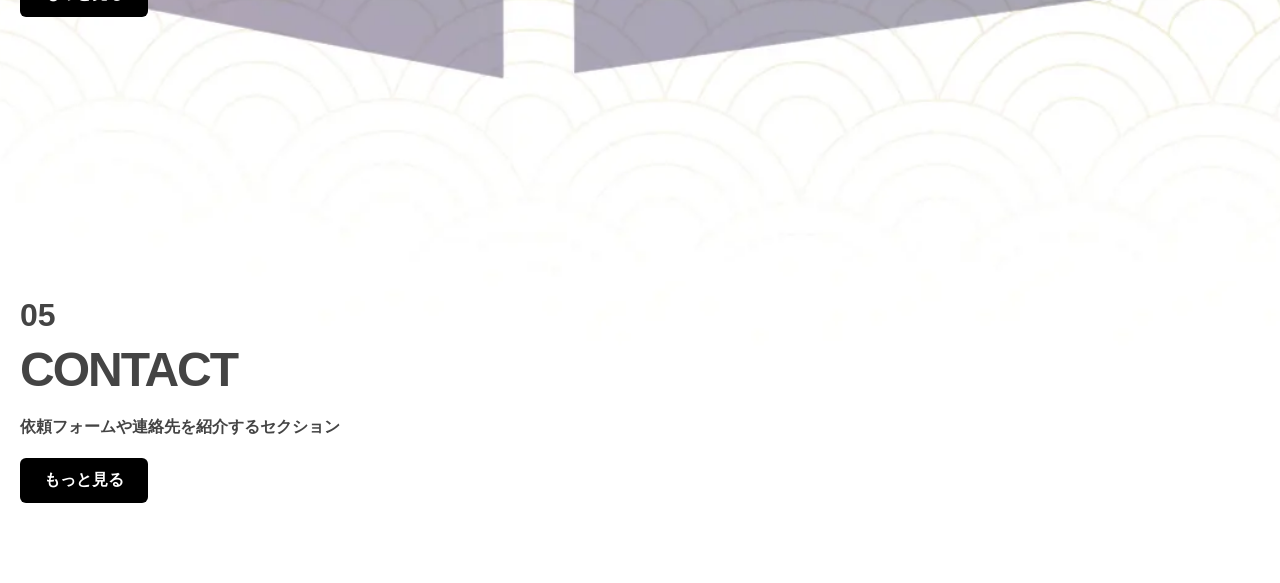
==== commit ffc7afed: "Update index.html" ====
--- a/index.html
+++ b/index.html
@@ -199,6 +199,13 @@
     }
 /* ===== スマホ最適化 ===== */
 @media (max-width: 768px) {
+    .menu-btn {
+        position: static;   /* PC では通常の位置に戻す */
+        margin-left: 20px;  /* ロゴの横に余白をつける */
+        font-size: 24px;
+        display: none;      /* PC では非表示にする */
+    }
+}
 
     body {
         padding-top: 60px;
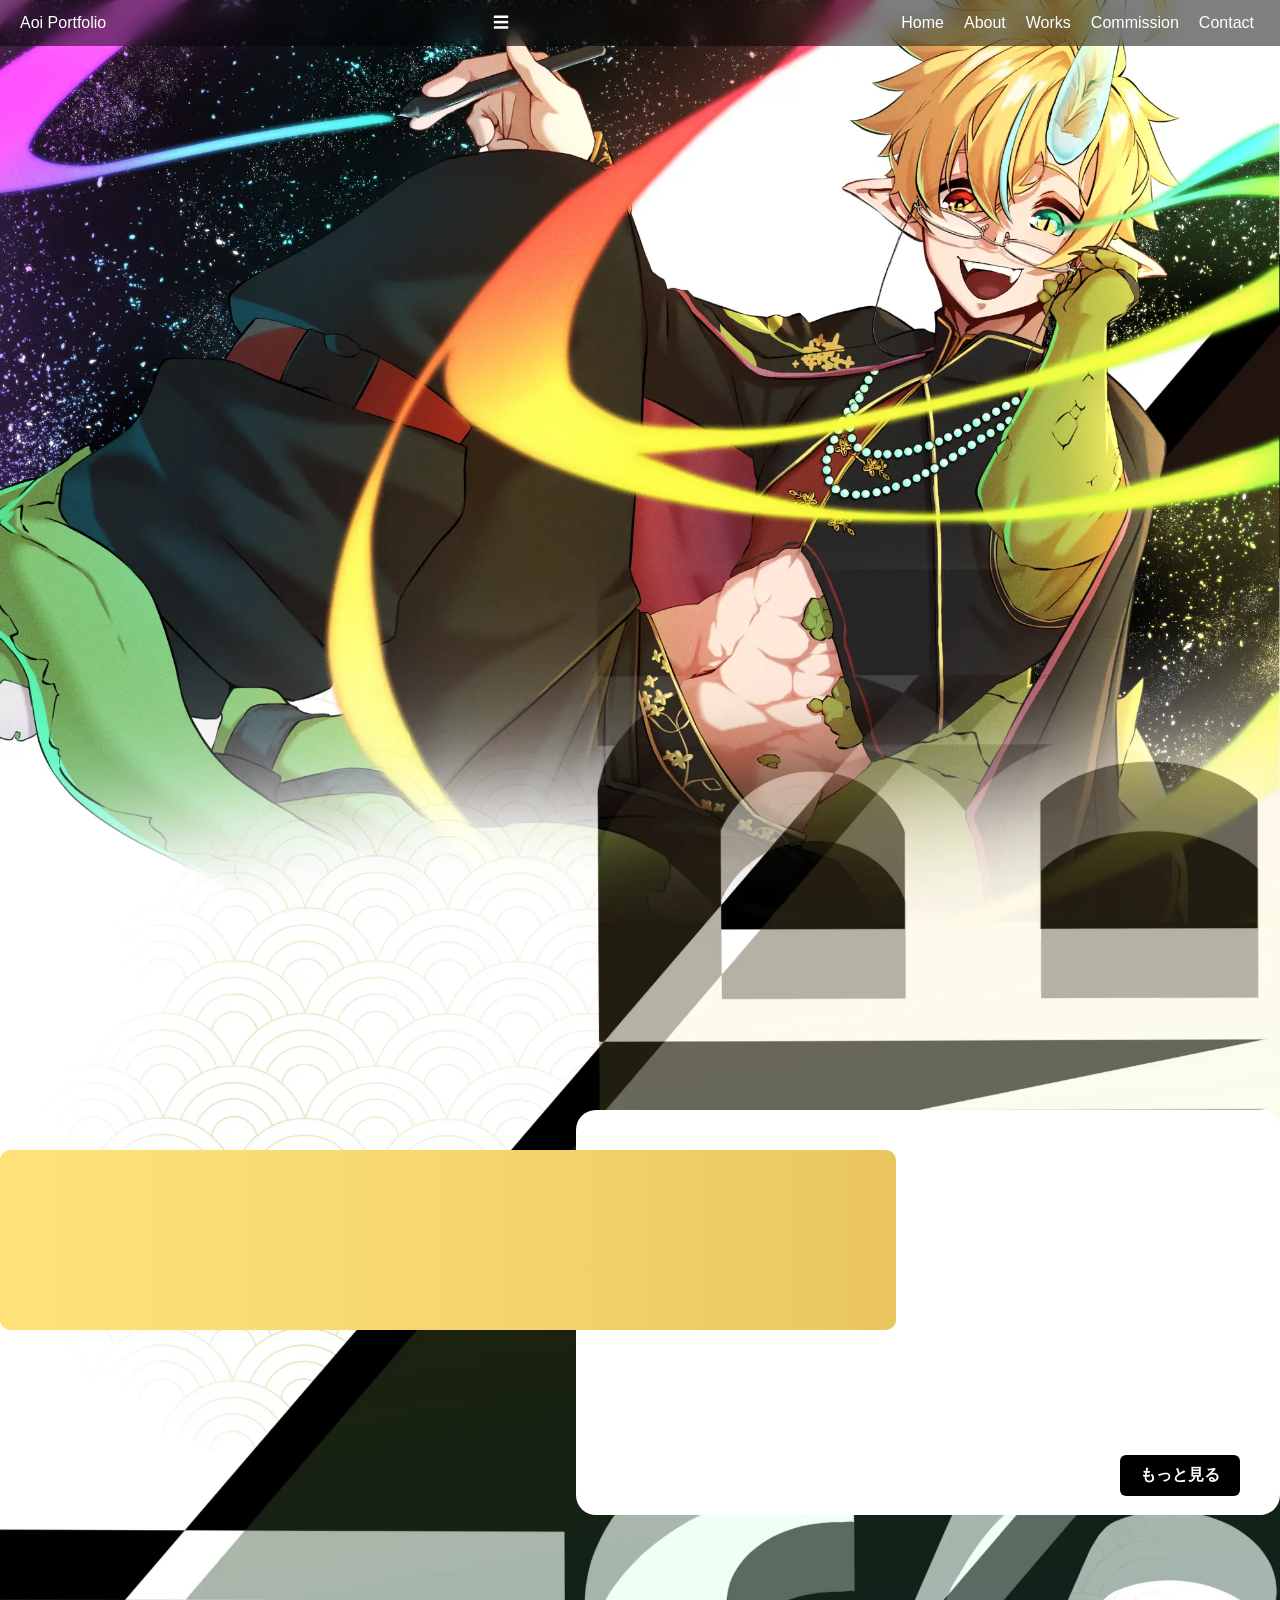
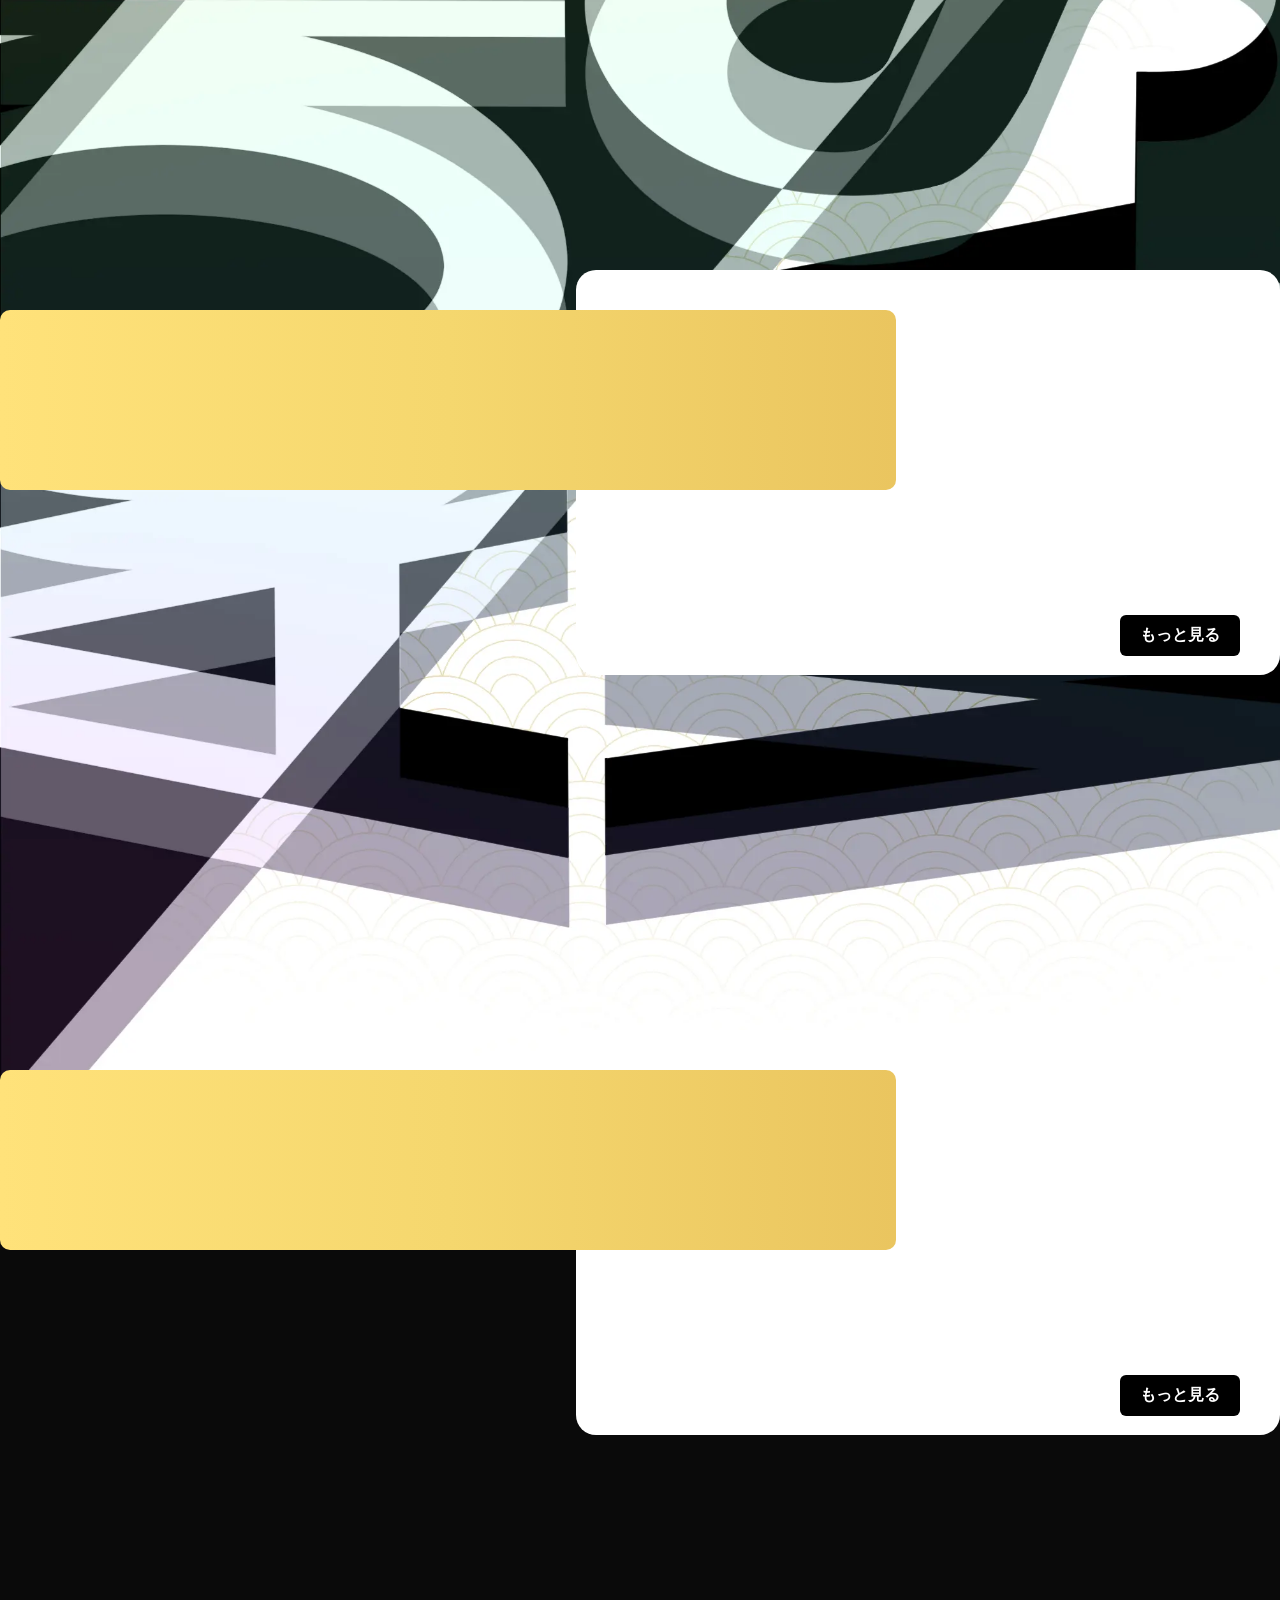
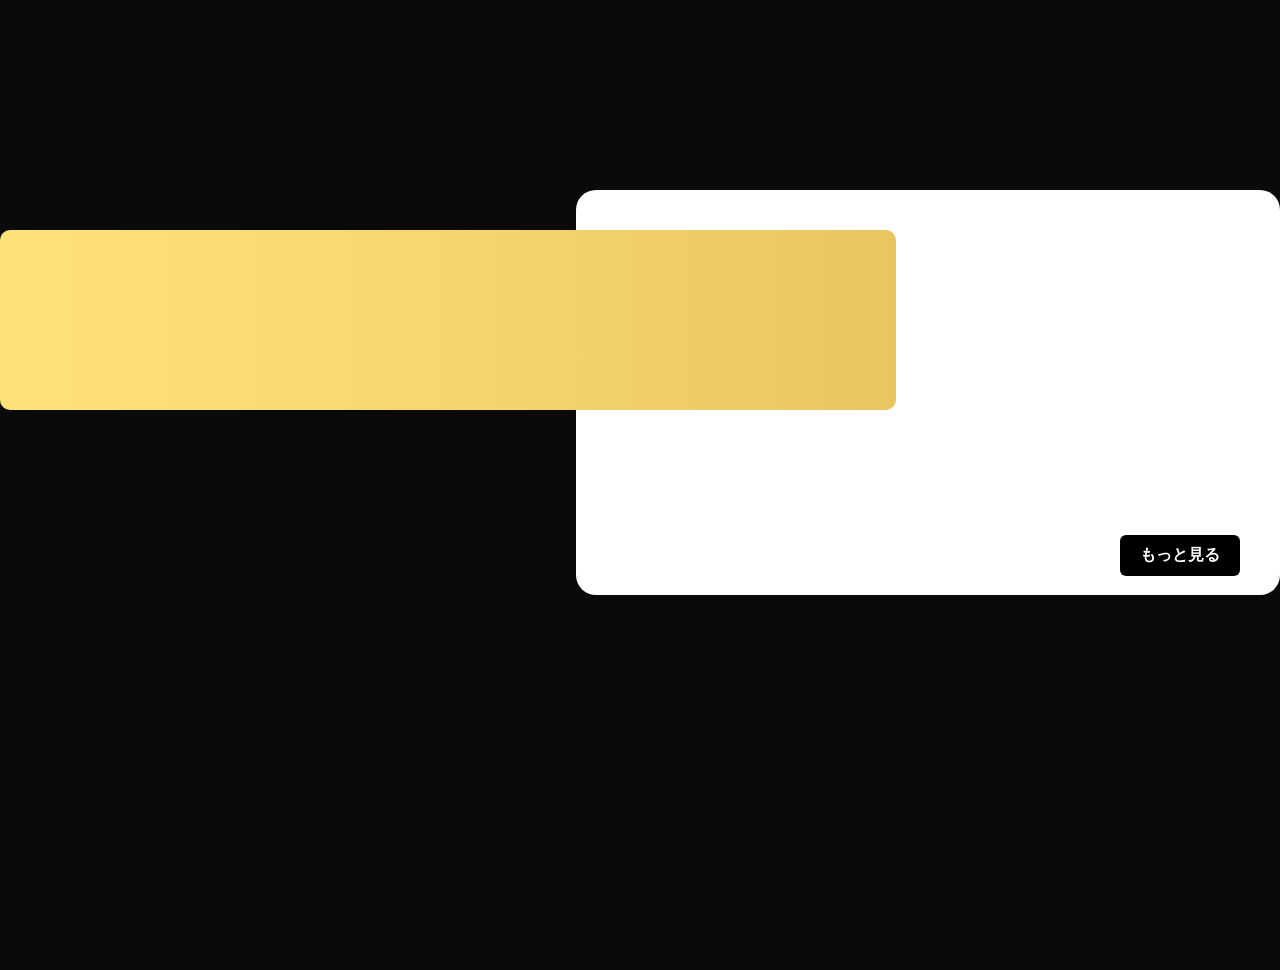
==== commit 2ad77b3a: "Update index.html" ====
--- a/index.html
+++ b/index.html
@@ -199,13 +199,6 @@
     }
 /* ===== スマホ最適化 ===== */
 @media (max-width: 768px) {
-    .menu-btn {
-        position: static;   /* PC では通常の位置に戻す */
-        margin-left: 20px;  /* ロゴの横に余白をつける */
-        font-size: 24px;
-        display: none;      /* PC では非表示にする */
-    }
-}
 
     body {
         padding-top: 60px;
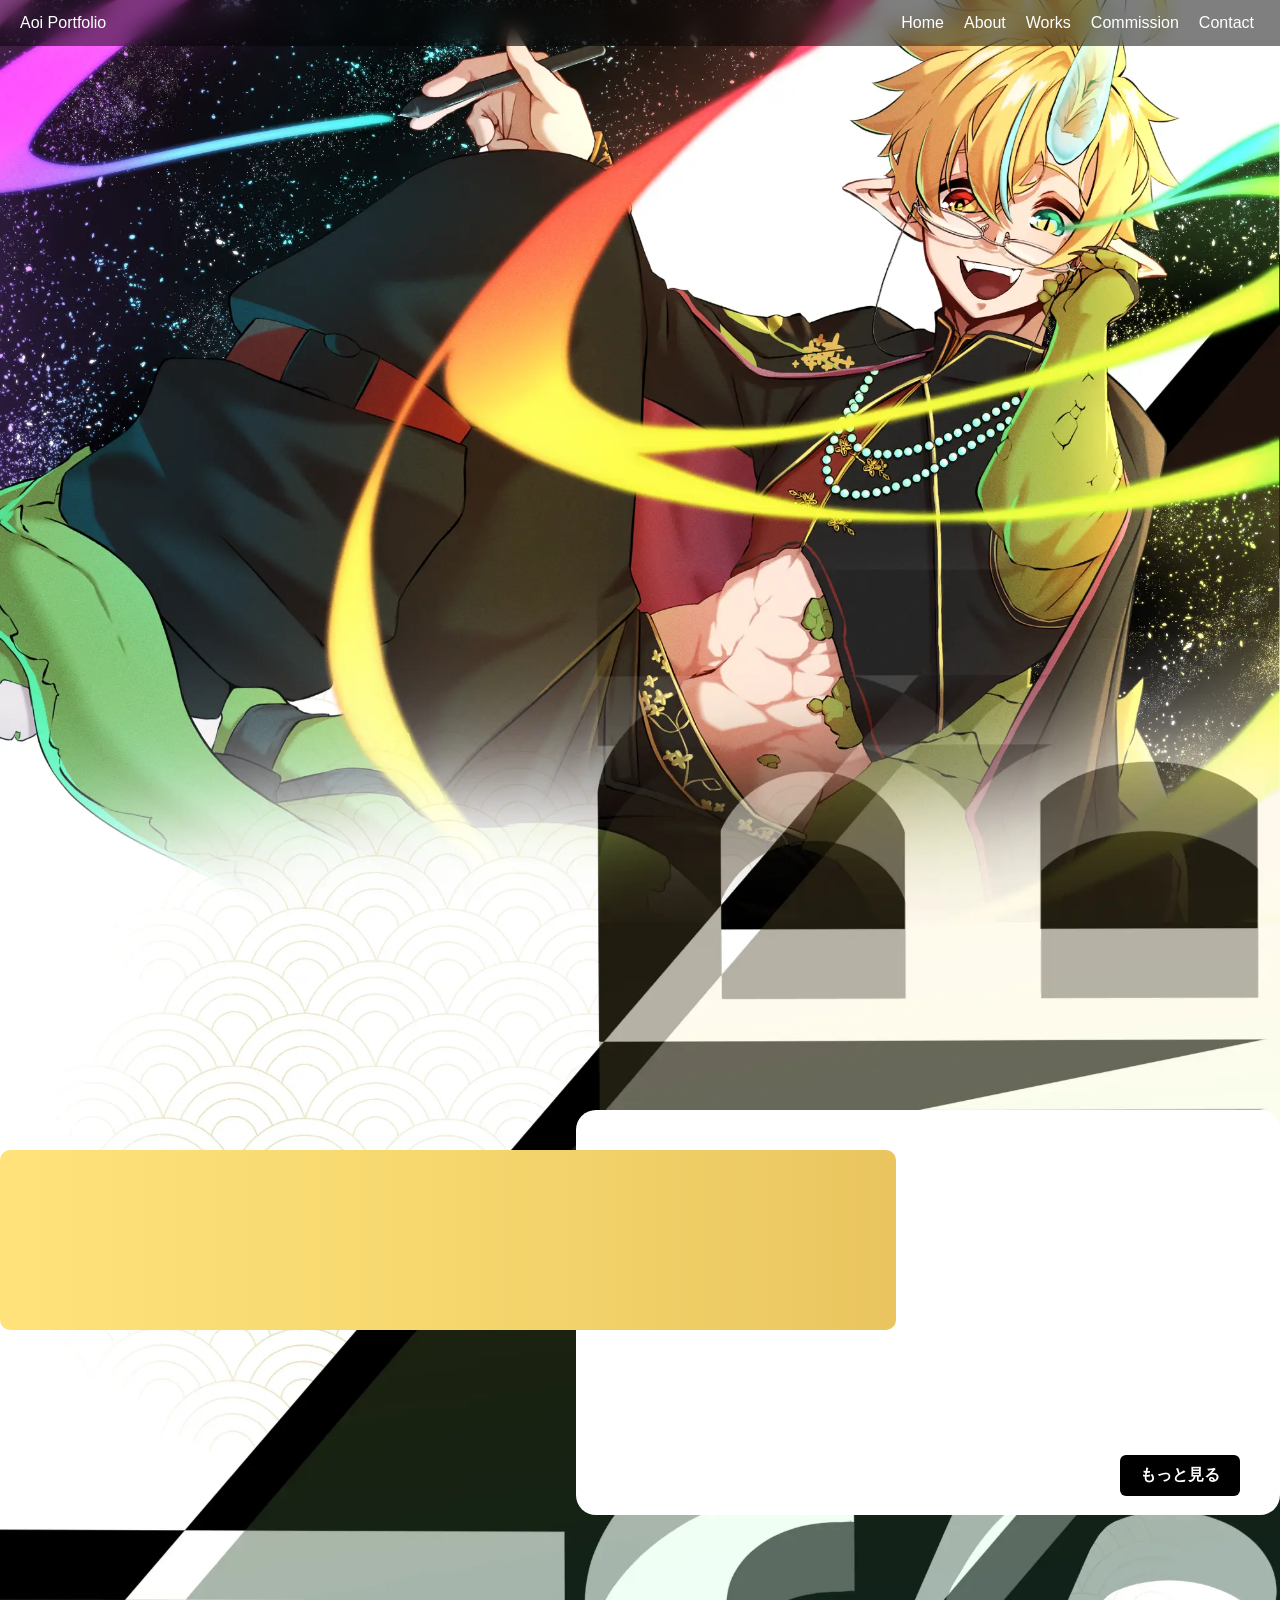
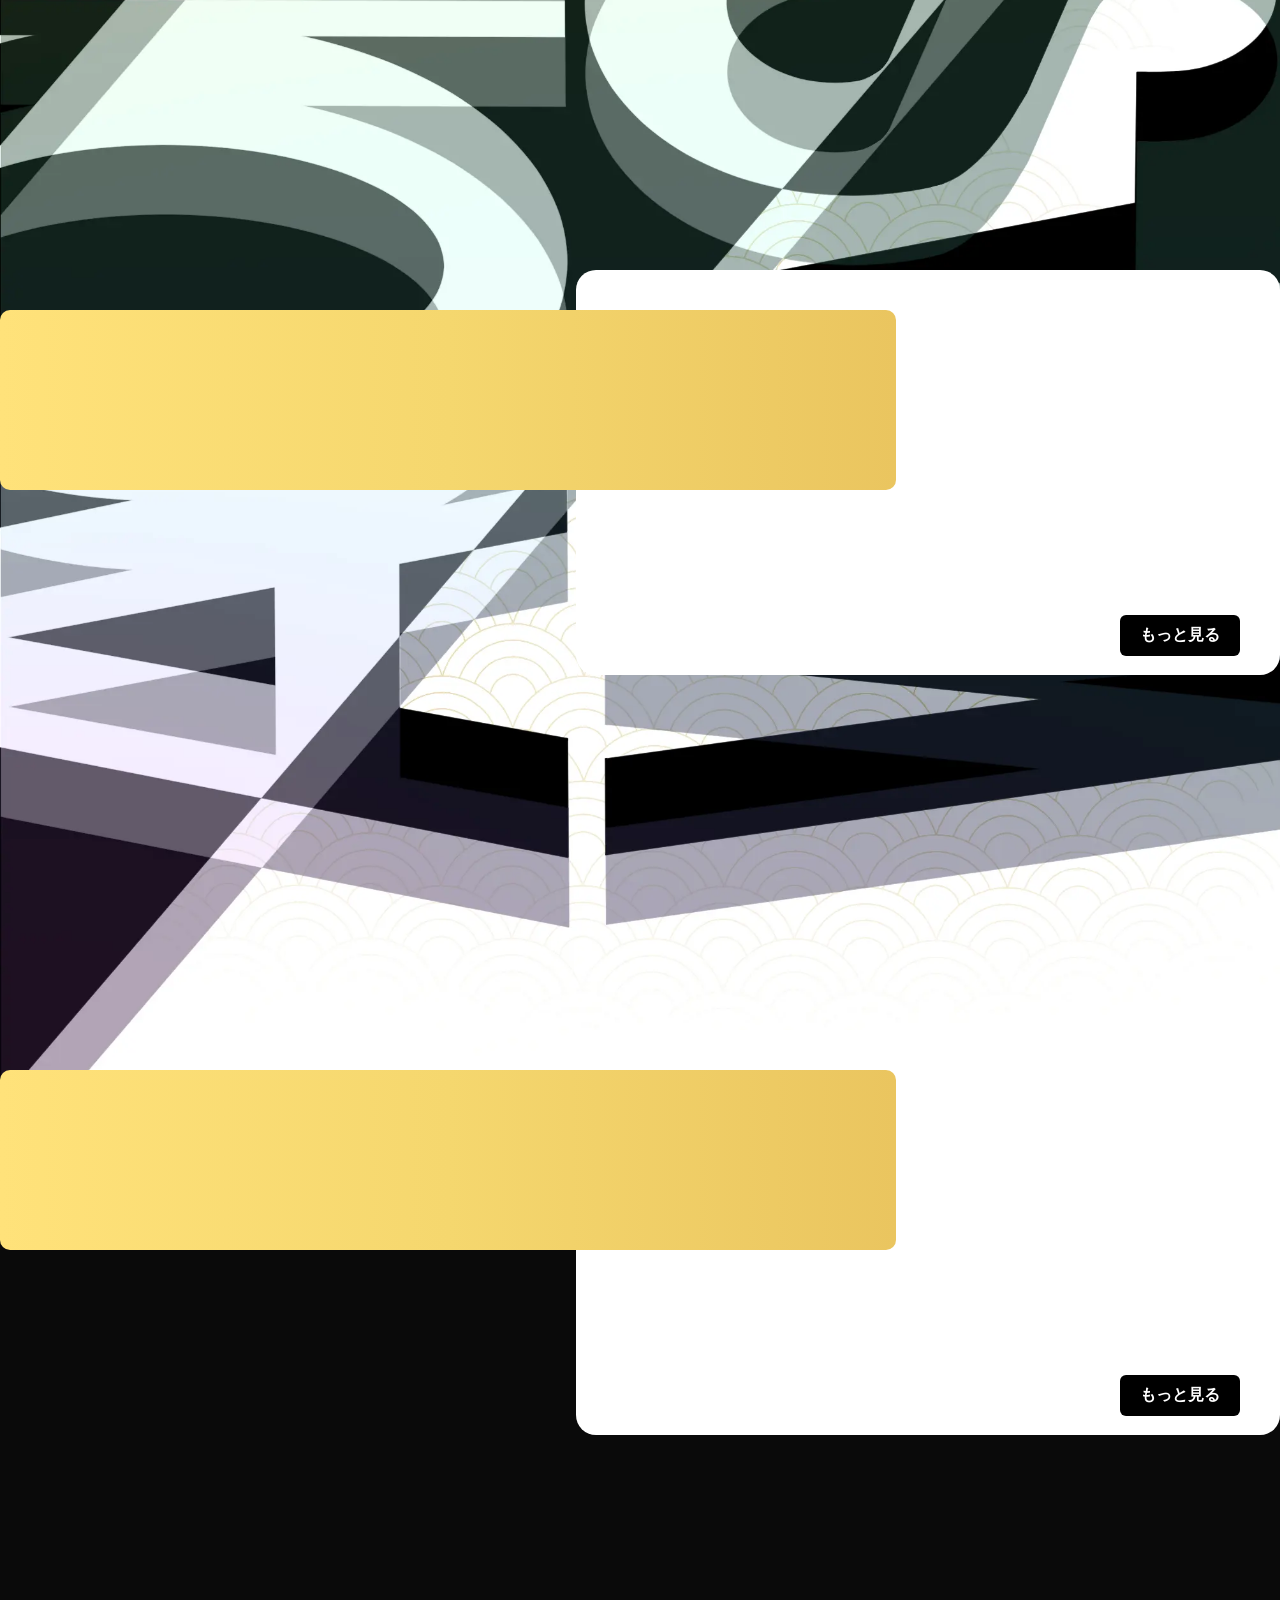
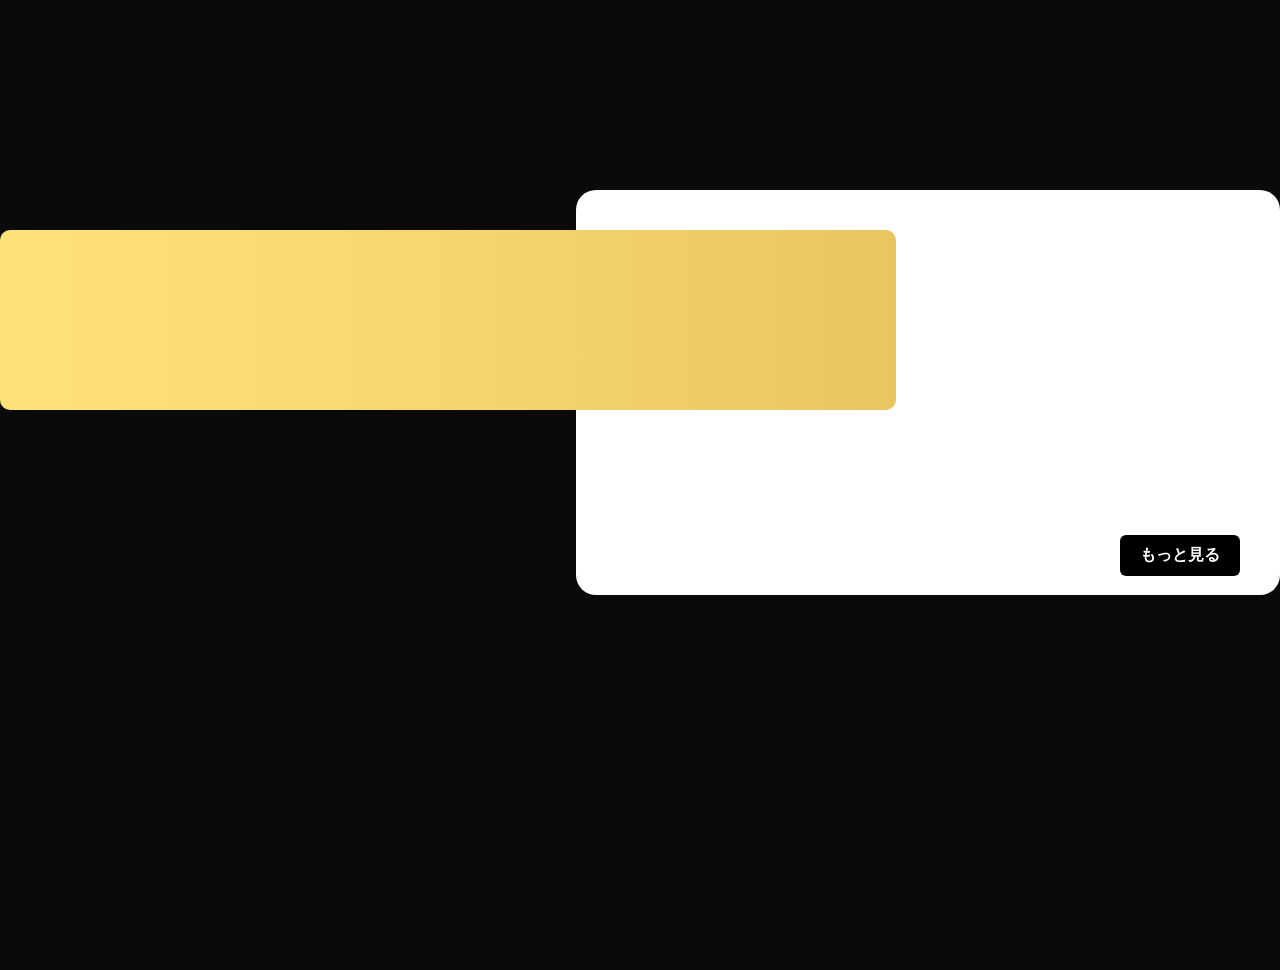
==== commit 3da3087a: "Update index.html" ====
--- a/index.html
+++ b/index.html
@@ -61,7 +61,6 @@
         transform: translateY(500px);
     }
 
-    /* 白帯 */
     .image-backdrop {
         position: absolute;
         right: 0;
@@ -73,7 +72,6 @@
         z-index: -1;
     }
 
-    /* 黄色帯 */
     .big-title-box {
         position: absolute;
         left: 0;
@@ -113,7 +111,6 @@
         z-index: 2;
     }
 
-    /* タイトル横の説明文（スライドイン対応済み） */
     .title-text {
         position: absolute;
         left: 120px;
@@ -122,14 +119,11 @@
         font-weight: 600;
         color: #444;
         z-index: 3;
-
-        /* ★スライドイン初期状態 */
         opacity: 0;
         transform: translateY(40px);
         transition: 1s ease;
     }
 
-    /* 白帯右下のもっと見るボタン */
     .info-box {
         position: absolute;
         right: 40px;
@@ -159,7 +153,6 @@
 
     .show-title { opacity: 1; transform: translateY(0); }
 
-    /* イラスト196 */
     .crop-img {
         position: absolute;
         right: 80px;
@@ -175,7 +168,6 @@
         z-index: 2;
     }
 
-    /* WORKS の画像 */
     .normal-img {
         position: absolute;
         right: 80px;
@@ -193,109 +185,116 @@
 
     .show-img { opacity: 1; transform: translateX(0); }
 
-    /* セクション間の距離 */
     section + section {
         margin-top: -200px;
     }
-/* ===== スマホ最適化 ===== */
-@media (max-width: 768px) {
-
-    body {
-        padding-top: 60px;
-        background-size: cover;
-        background-position: center top;
-    }
-
-    header {
-        padding: 8px 16px;
-    }
-
-    nav {
-        display: none; /* ハンバーガー開くまで非表示 */
-        flex-direction: column;
-        background: rgba(0,0,0,0.85);
-        position: absolute;
-        top: 60px;
-        right: 0;
-        width: 200px;
-        padding: 10px;
-        border-radius: 10px;
-    }
-
-    /* ハンバーガーボタン */
-    .menu-btn {
-        display: block;
-        font-size: 28px;
-        cursor: pointer;
-    }
-
-    /* セクション全体をスマホ用に縦レイアウトへ */
-    section {
-        min-height: auto;
-        padding: 120px 20px 80px;
-        transform: none;
-    }
-
-    .image-backdrop,
-    .big-title-box {
-        display: none; /* スマホでは白帯・黄色帯を非表示 */
-    }
-
-    .section-number {
-        position: static;
-        font-size: 32px;
-        margin-bottom: 10px;
-        opacity: 1 !important;
-        transform: none !important;
-    }
-
-    .big-title {
-        position: static;
-        font-size: 48px;
-        line-height: 1.1;
-        opacity: 1 !important;
-        transform: none !important;
-        margin-bottom: 20px;
-    }
-
-    .title-text {
-        position: static;
-        font-size: 16px;
-        opacity: 1 !important;
-        transform: none !important;
-        margin-bottom: 20px;
-    }
-
-    /* 画像をスマホ中央に */
-    .crop-img,
-    .normal-img {
-        position: static;
-        width: 100%;
-        height: auto;
-        max-height: none;
-        margin-top: 20px;
-        opacity: 1 !important;
-        transform: none !important;
-    }
-
-    /* もっと見るボタン */
-    .info-box {
-        position: static;
-        margin-top: 20px;
-        display: flex;
-        justify-content: flex-start;
-    }
-
-    .more-btn {
-        padding: 12px 24px;
-        font-size: 16px;
-    }
-
-    /* セクション間の距離調整 */
-    section + section {
-        margin-top: 80px;
-    }
-}
+
+    /* ===== スマホ最適化 ===== */
+    @media (max-width: 768px) {
+
+        body {
+            padding-top: 60px;
+            background-size: cover;
+            background-position: center top;
+        }
+
+        header {
+            padding: 8px 16px;
+        }
+
+        nav {
+            display: none;
+            flex-direction: column;
+            background: rgba(0,0,0,0.85);
+            position: absolute;
+            top: 60px;
+            right: 0;
+            width: 200px;
+            padding: 10px;
+            border-radius: 10px;
+        }
+
+        .menu-btn {
+            display: block;
+            font-size: 28px;
+            cursor: pointer;
+            position: absolute;
+            right: 20px;
+            top: 15px;
+            z-index: 2001;
+        }
+
+        section {
+            min-height: auto;
+            padding: 120px 20px 80px;
+            transform: none;
+        }
+
+        .image-backdrop,
+        .big-title-box {
+            display: none;
+        }
+
+        .section-number {
+            position: static;
+            font-size: 32px;
+            margin-bottom: 10px;
+            opacity: 1 !important;
+            transform: none !important;
+        }
+
+        .big-title {
+            position: static;
+            font-size: 48px;
+            line-height: 1.1;
+            opacity: 1 !important;
+            transform: none !important;
+            margin-bottom: 20px;
+        }
+
+        .title-text {
+            position: static;
+            font-size: 16px;
+            opacity: 1 !important;
+            transform: none !important;
+            margin-bottom: 20px;
+        }
+
+        .crop-img,
+        .normal-img {
+            position: static;
+            width: 100%;
+            height: auto;
+            max-height: none;
+            margin-top: 20px;
+            opacity: 1 !important;
+            transform: none !important;
+        }
+
+        .info-box {
+            position: static;
+            margin-top: 20px;
+            display: flex;
+            justify-content: flex-start;
+        }
+
+        .more-btn {
+            padding: 12px 24px;
+            font-size: 16px;
+        }
+
+        section + section {
+            margin-top: 80px;
+        }
+    }
+
+    /* ===== PC用メニューボタン設定（追加した部分） ===== */
+    @media (min-width: 769px) {
+        .menu-btn {
+            display: none;
+            position: static;
+        }
+    }
 
 </style>
 </head>
@@ -316,7 +315,6 @@
 
 <div class="hero"></div>
 
-<!-- 02 ABOUT -->
 <section id="about">
     <div class="image-backdrop"></div>
     <div class="big-title-box"></div>
@@ -333,7 +331,6 @@
     </div>
 </section>
 
-<!-- 03 WORKS -->
 <section id="works">
     <div class="image-backdrop"></div>
     <div class="big-title-box"></div>
@@ -350,7 +347,6 @@
     </div>
 </section>
 
-<!-- 04 COMMISSION -->
 <section id="commission">
     <div class="image-backdrop"></div>
     <div class="big-title-box"></div>
@@ -365,7 +361,6 @@
     </div>
 </section>
 
-<!-- 05 CONTACT -->
 <section id="contact">
     <div class="image-backdrop"></div>
     <div class="big-title-box"></div>
@@ -394,7 +389,6 @@
                 const img = sec.querySelector("img");
                 if (img) img.classList.add("show-img");
 
-                /* ★説明文もスライドイン */
                 const txt = sec.querySelector(".title-text");
                 if (txt) txt.classList.add("show-title");
             }
@@ -406,17 +400,16 @@
                 const img = sec.querySelector("img");
                 if (img) img.classList.remove("show-img");
 
-                /* ★説明文もリセット */
                 const txt = sec.querySelector(".title-text");
                 if (txt) txt.classList.remove("show-title");
             }
         });
     });
+
     document.querySelector(".menu-btn").addEventListener("click", () => {
-    const nav = document.querySelector("nav");
-    nav.style.display = nav.style.display === "flex" ? "none" : "flex";
-});
-
+        const nav = document.querySelector("nav");
+        nav.style.display = nav.style.display === "flex" ? "none" : "flex";
+    });
 </script>
 
 </body>
